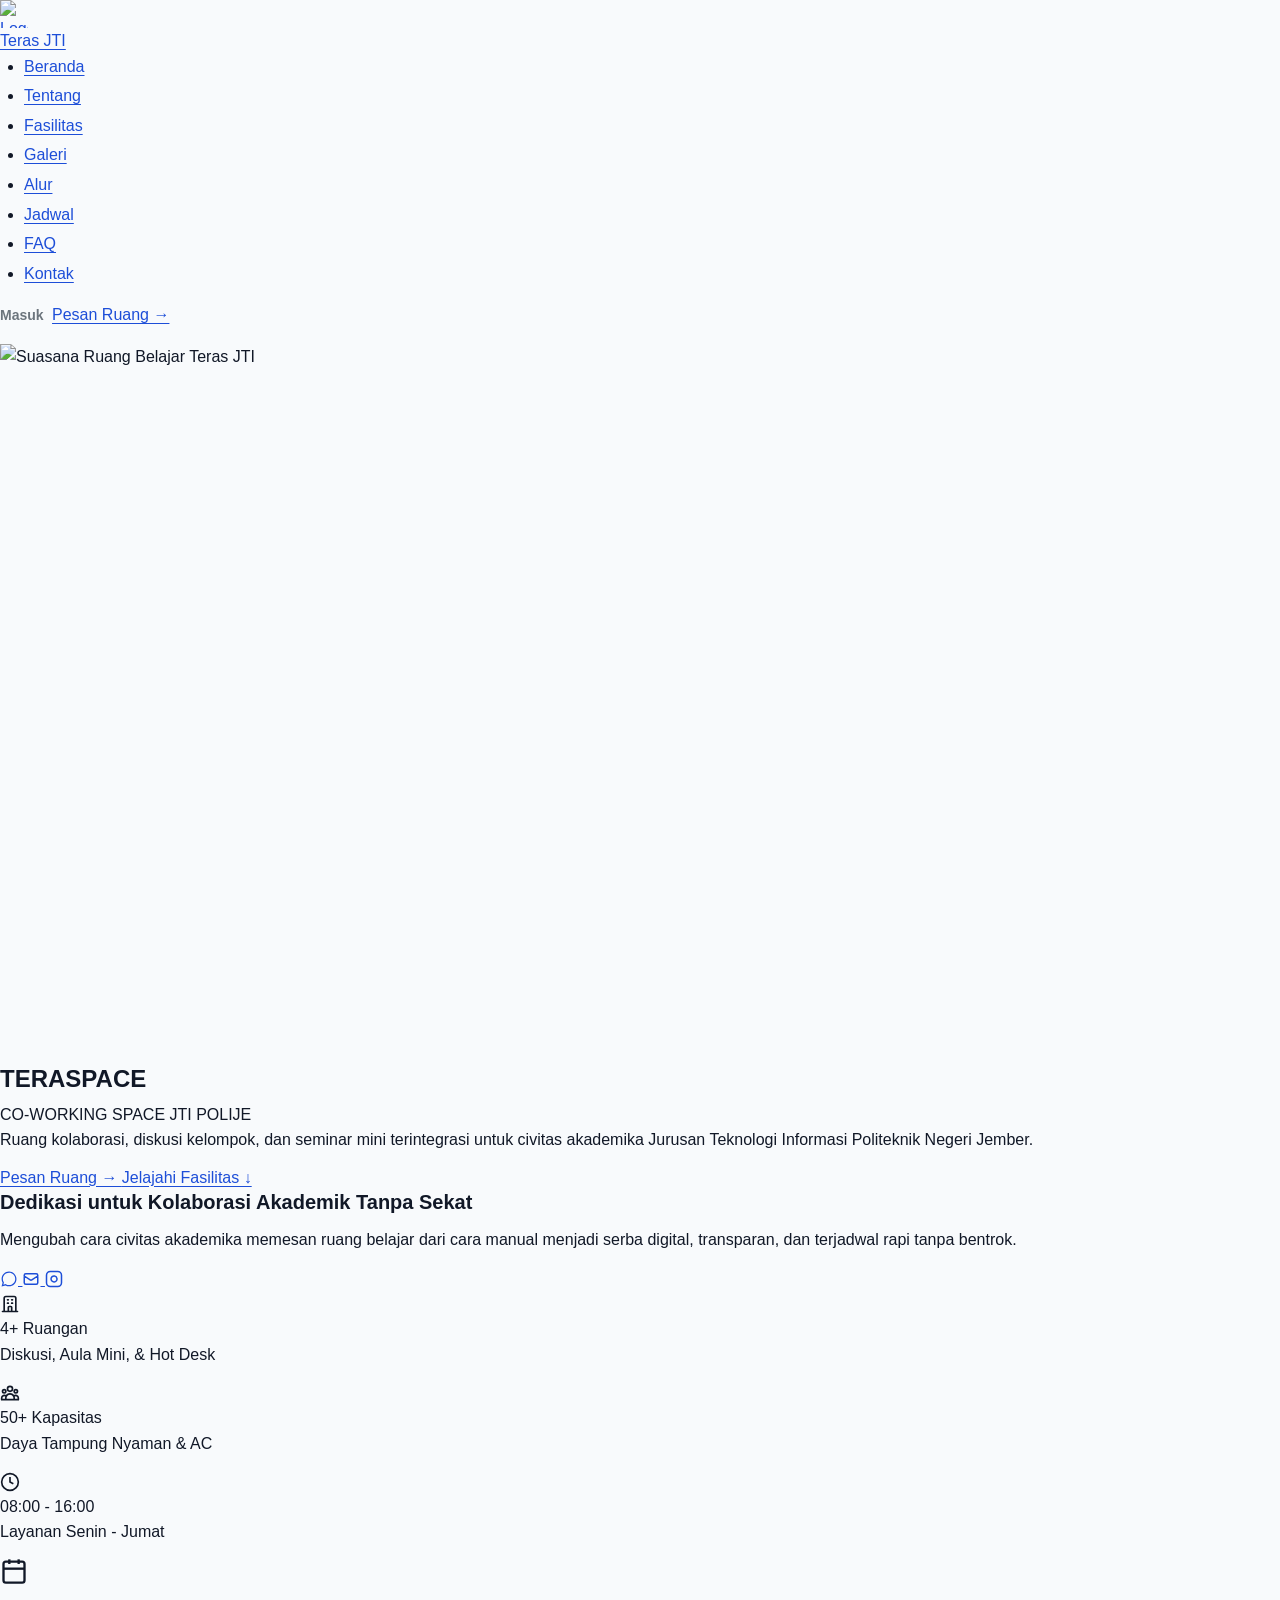
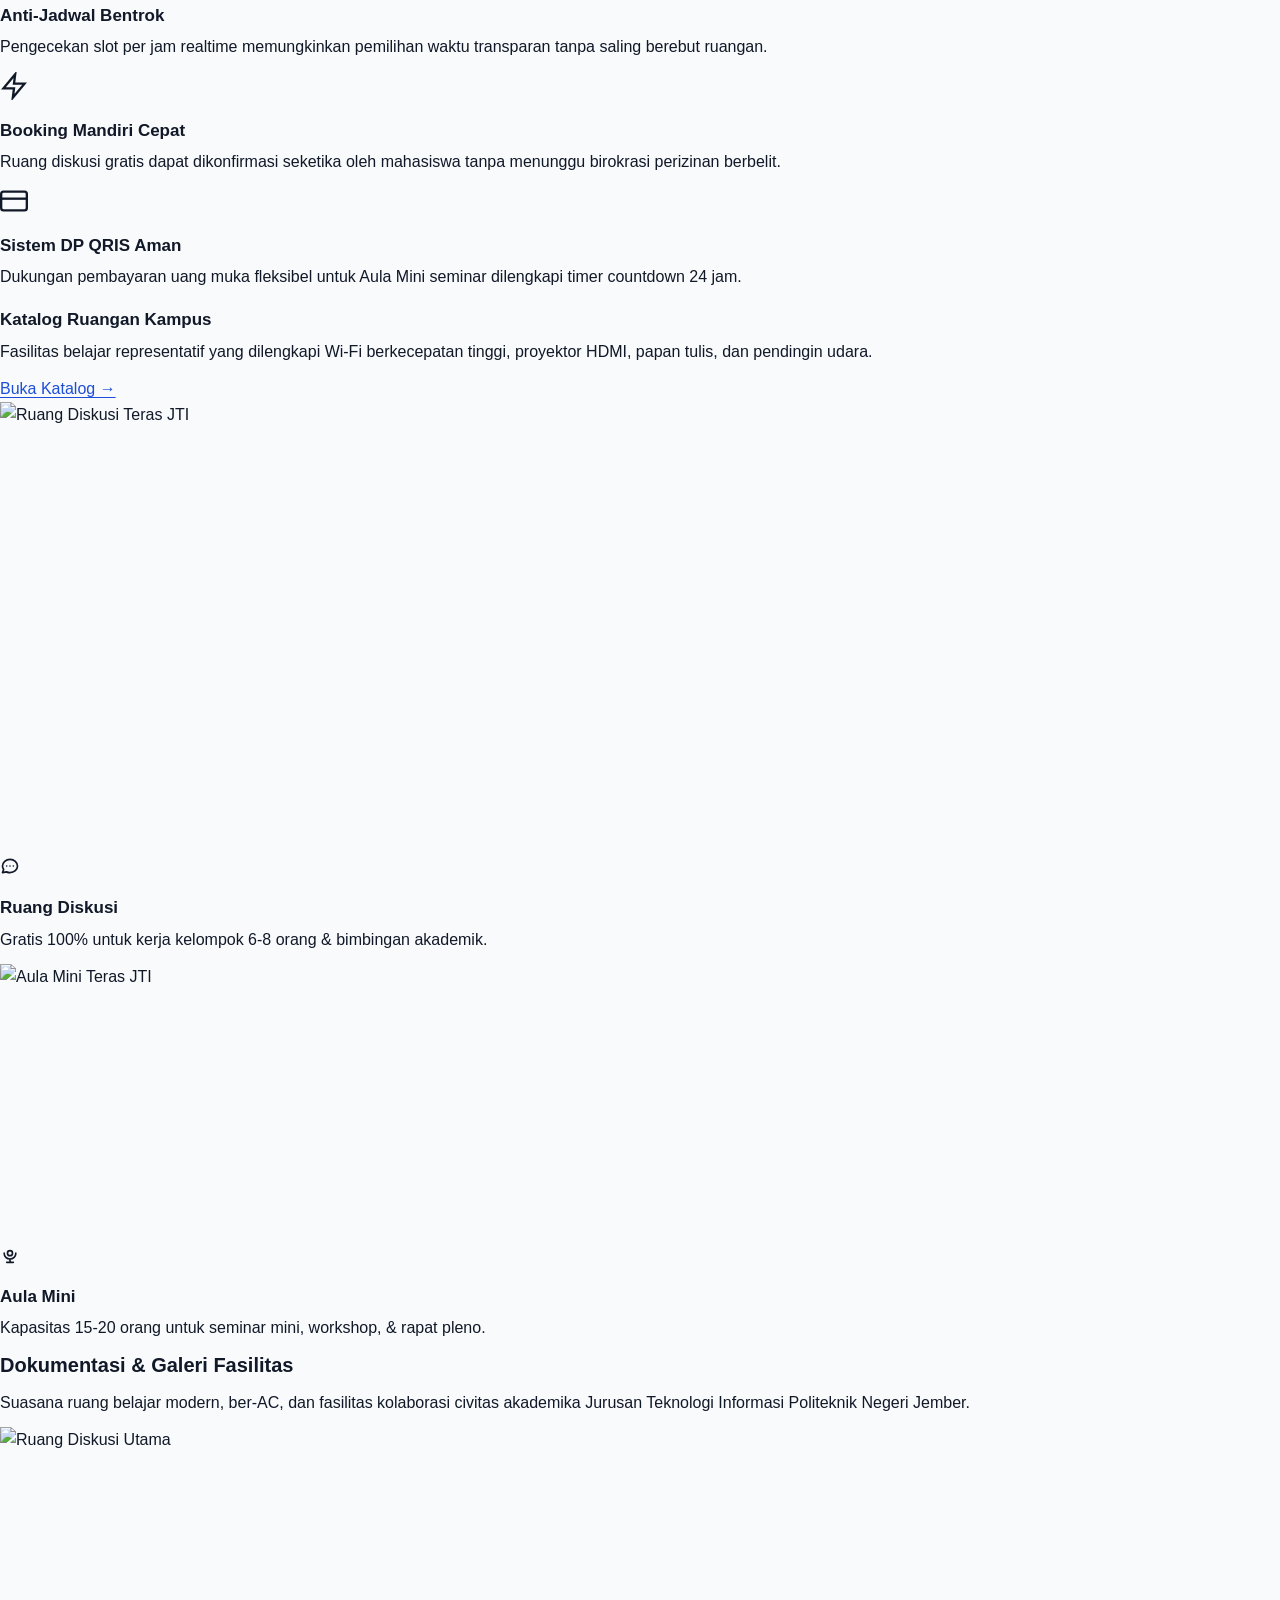
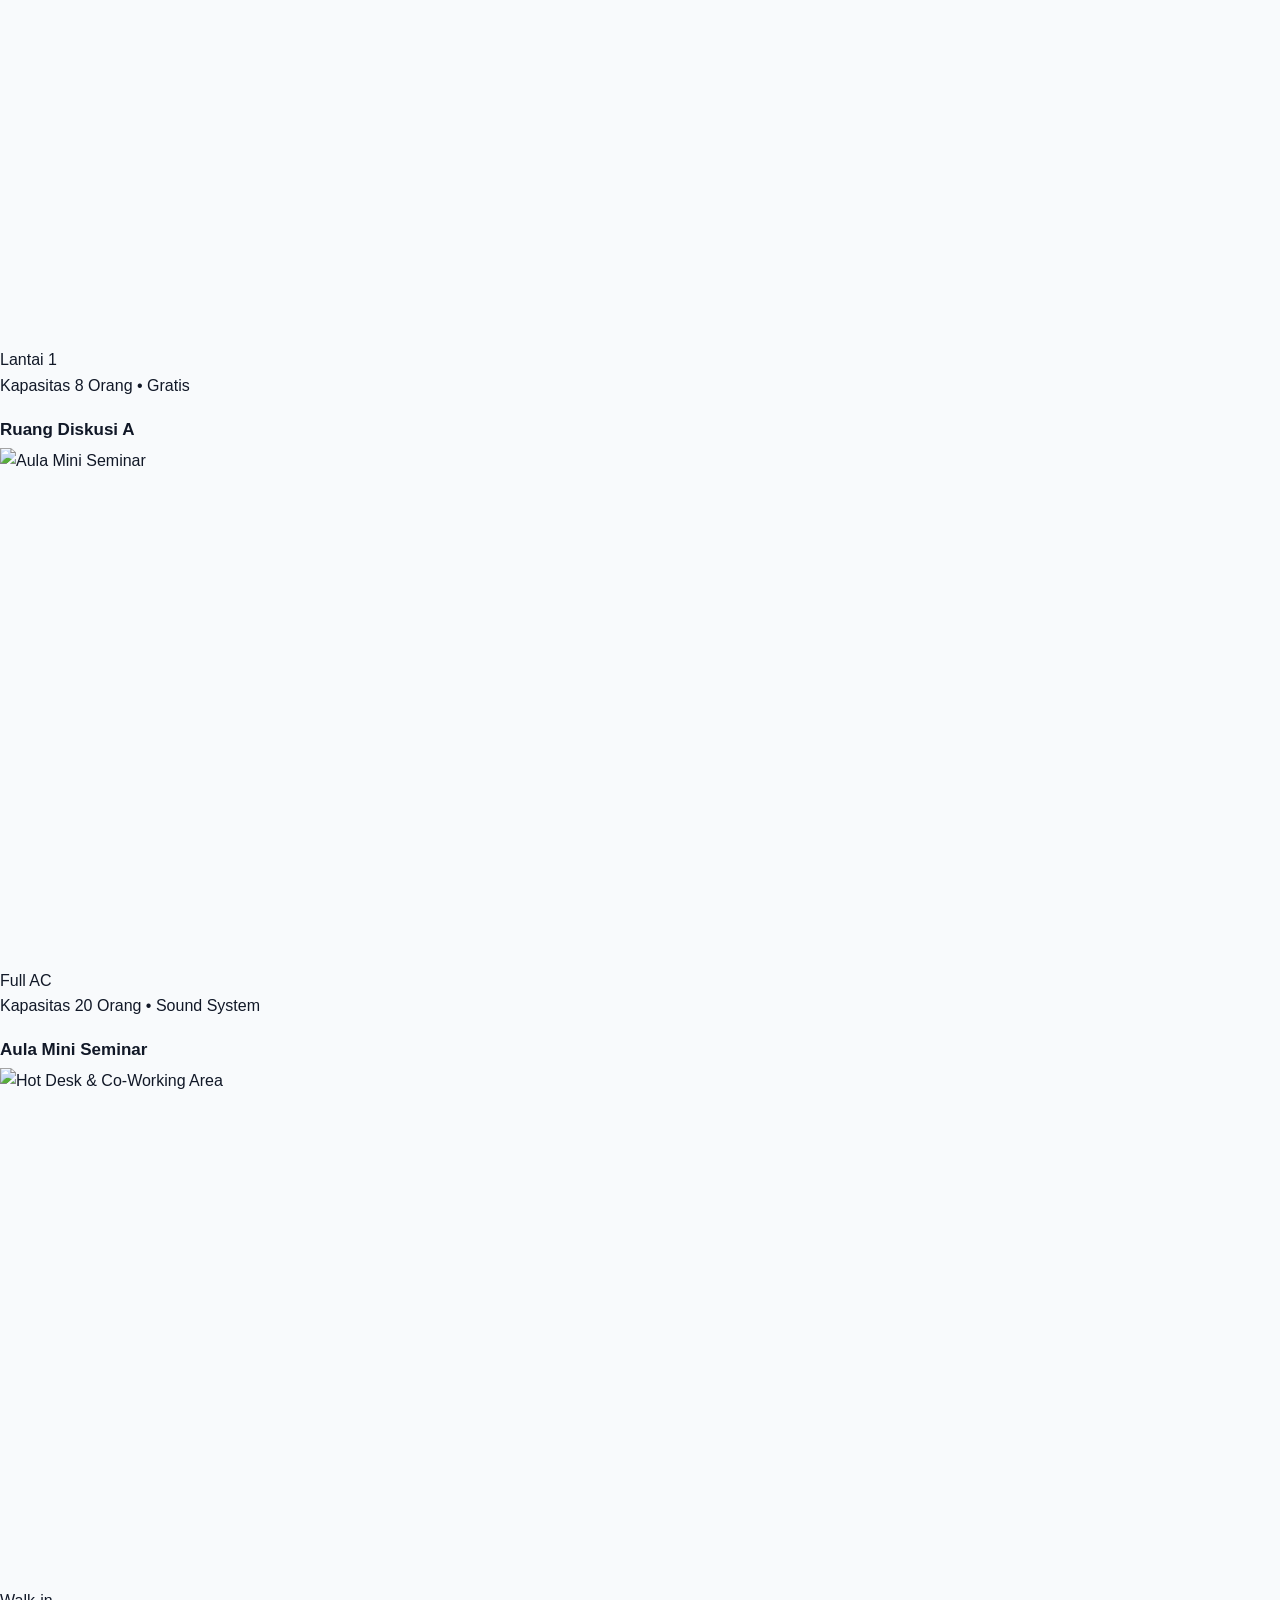
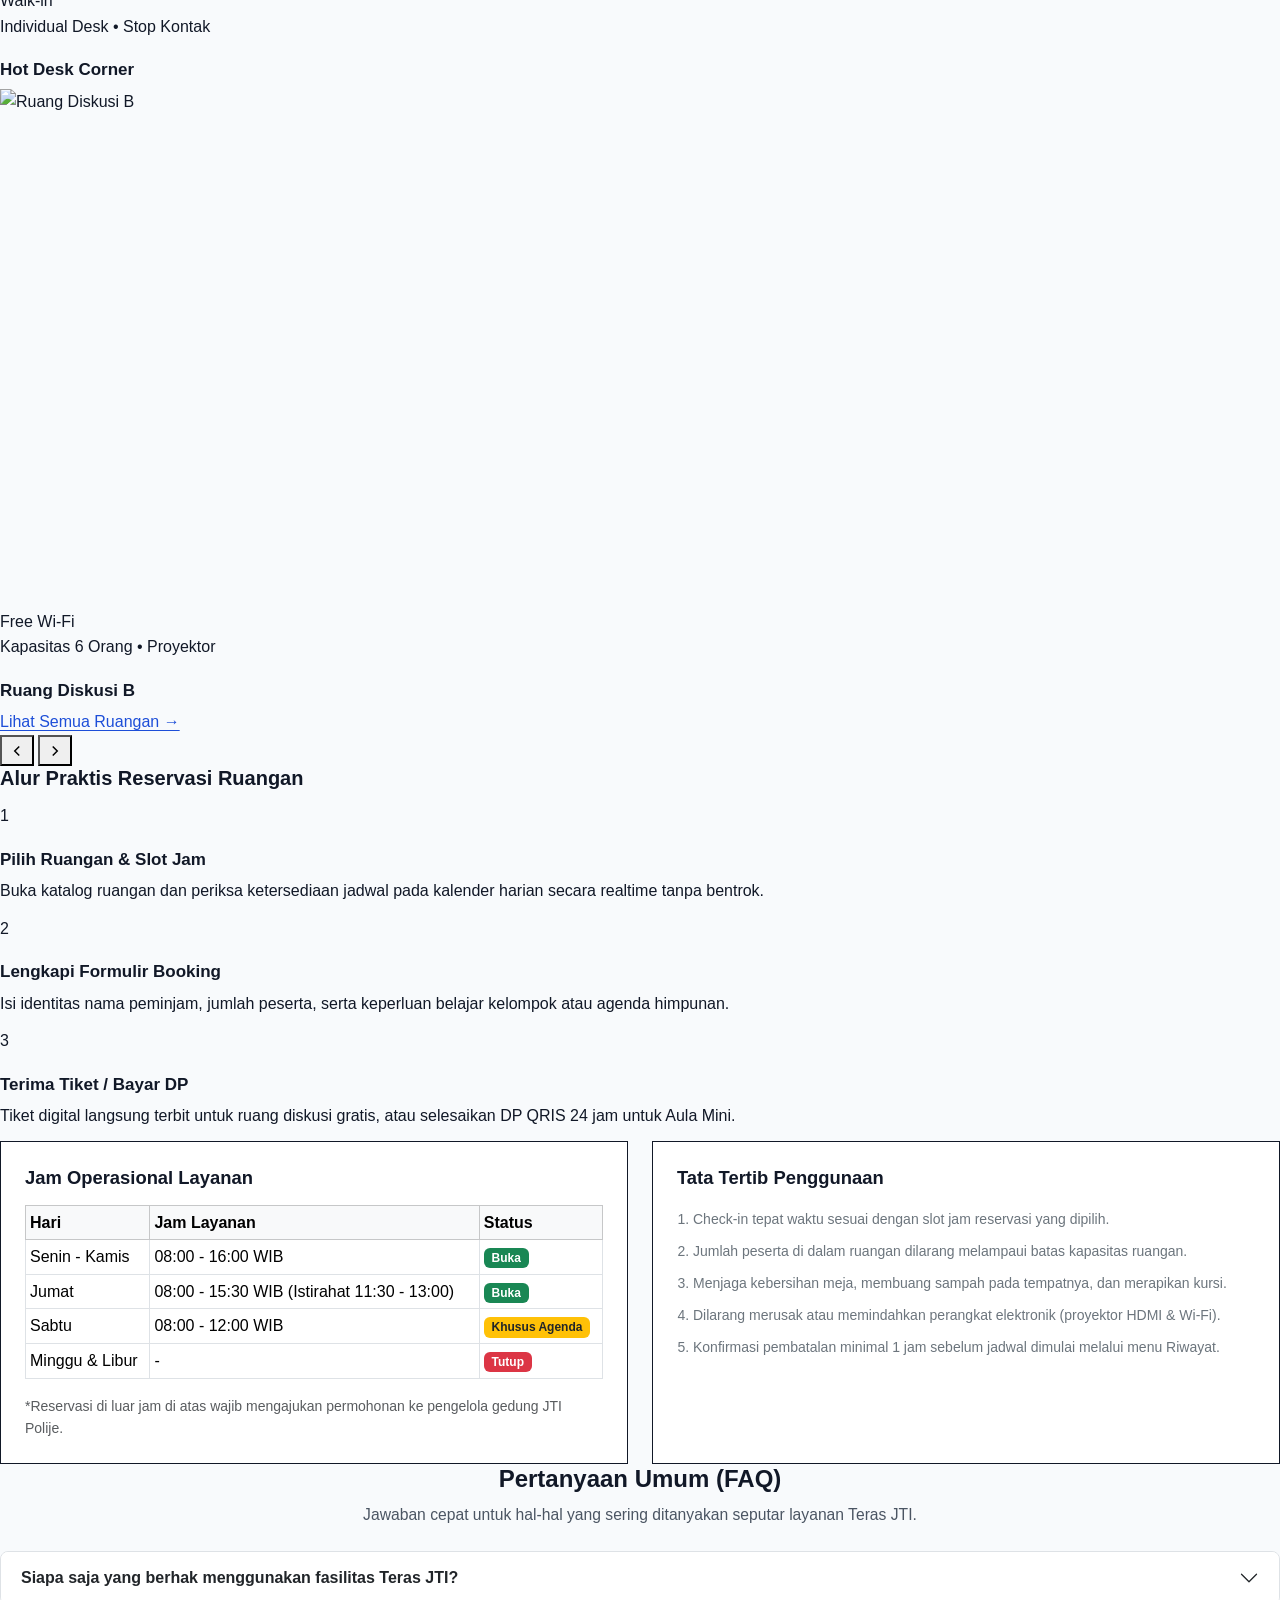
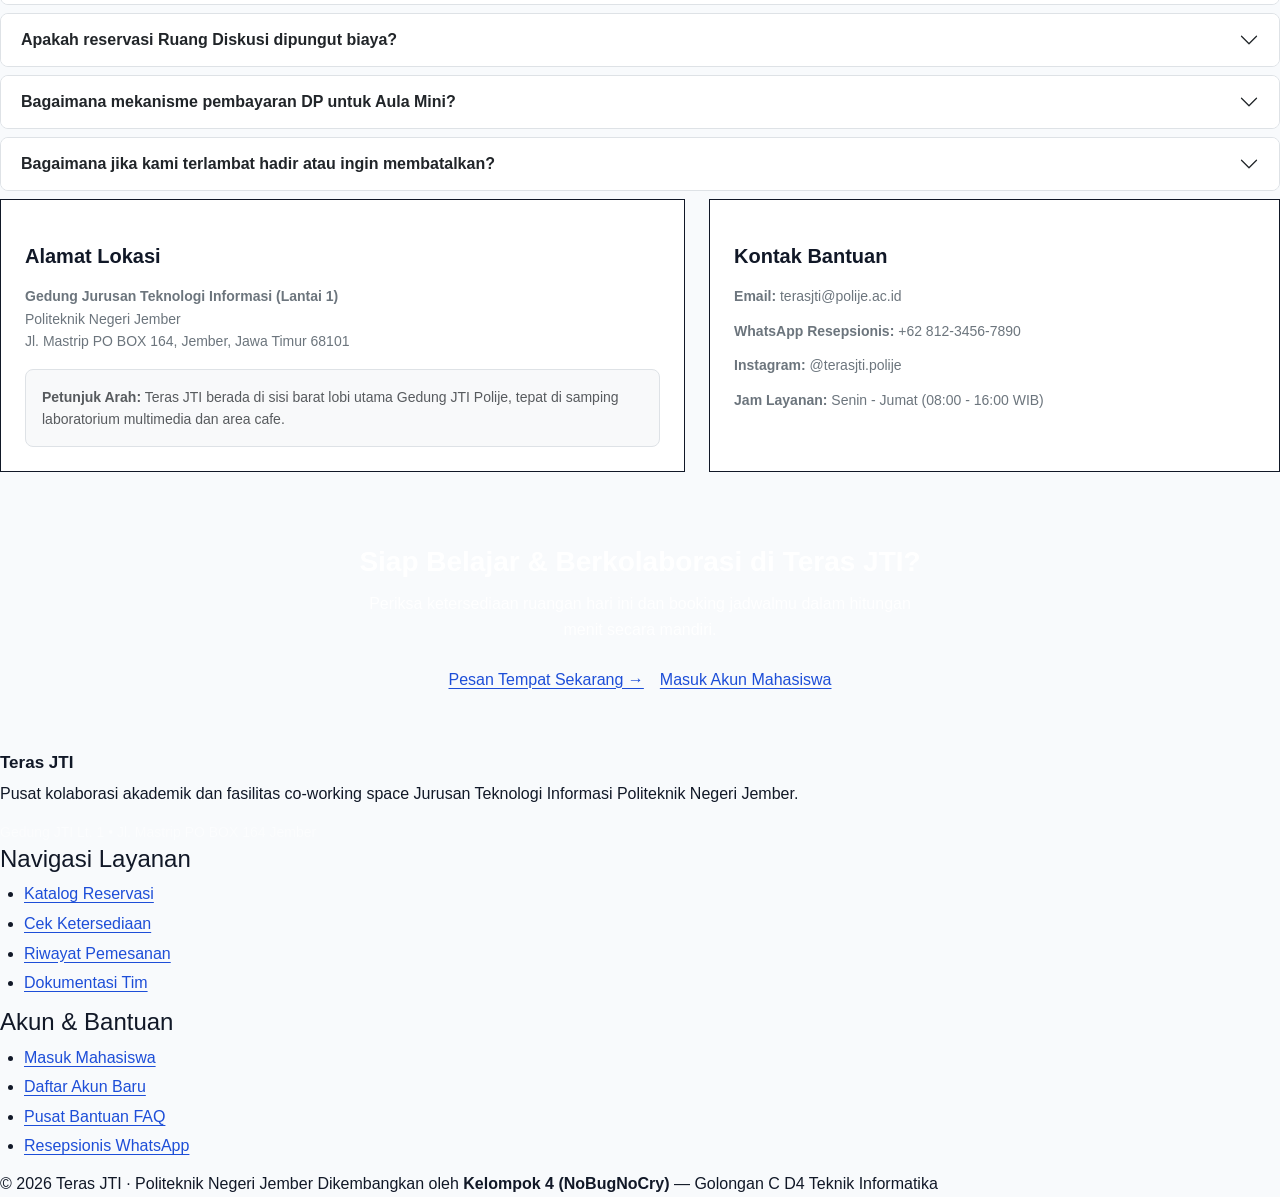
==== index.html @ bd0e2854 "memperbarui: tampilan index.html" ====
<!doctype html>
<html lang="id">
  <head>
    <meta charset="UTF-8" />
    <meta name="viewport" content="width=device-width, initial-scale=1.0" />
    <title>Teras JTI - Website Profil &amp; Reservasi Co-Working Space</title>
    <!-- Bootstrap 5 CSS via CDN -->
    <link
      href="https://cdn.jsdelivr.net/npm/bootstrap@5.3.3/dist/css/bootstrap.min.css"
      rel="stylesheet"
    />
    <!-- Custom CSS (Loaded after Bootstrap to preserve brand styling) -->
    <link rel="stylesheet" href="assets/css/base.css" />
    <link rel="stylesheet" href="assets/css/layout.css" />
    <link rel="stylesheet" href="assets/css/components/button.css" />
    <link rel="stylesheet" href="assets/css/components/card.css" />
    <link rel="stylesheet" href="assets/css/components/form.css" />
    <link rel="stylesheet" href="assets/css/components/status.css" />
    <link rel="stylesheet" href="assets/css/components/table.css" />
    <link rel="stylesheet" href="assets/css/components/profile.css" />
    <link rel="stylesheet" href="assets/css/components/patterns.css" />
  </head>
  <body>
    <!-- ====================================================================
         POLA 0: NAVBAR PILL (Tinggi 56px, Ramping, Satu Baris)
         ==================================================================== -->
    <header class="pola-navbar">
      <div class="layout-container">
        <div class="navbar-container">
          <!-- Logo & Brand Navy -->
          <a class="pola-navbar-brand" href="index.html" aria-label="Beranda Teras JTI">
            <img
              src="assets/images/logo.png"
              alt="Logo Teras JTI"
              width="28"
              height="28"
            />
            <span>Teras JTI</span>
          </a>

          <!-- Menu Navigasi Desktop -->
          <nav class="d-none d-lg-flex" aria-label="Navigasi Utama">
            <ul class="pola-navbar-links">
              <li><a class="pola-navbar-link active" href="#beranda">Beranda</a></li>
              <li><a class="pola-navbar-link" href="#tentang">Tentang</a></li>
              <li><a class="pola-navbar-link" href="#fasilitas">Fasilitas</a></li>
              <li><a class="pola-navbar-link" href="#galeri">Galeri</a></li>
              <li><a class="pola-navbar-link" href="#alur">Alur</a></li>
              <li><a class="pola-navbar-link" href="#jadwal">Jadwal</a></li>
              <li><a class="pola-navbar-link" href="#faq">FAQ</a></li>
              <li><a class="pola-navbar-link" href="#kontak">Kontak</a></li>
            </ul>
          </nav>

          <!-- Aksi CTA Kanan: Masuk & Tombol Pill Navy -->
          <div class="pola-navbar-actions">
            <a href="login.html" class="d-none d-sm-inline-block text-secondary text-decoration-none fw-semibold small me-1">
              Masuk
            </a>
            <a href="dashboard.html" class="btn-pill btn-pill-navy">
              Pesan Ruang &rarr;
            </a>

            <!-- Mobile Toggler -->
            <button
              class="navbar-toggler d-lg-none border-0 p-1 ms-1 text-dark"
              type="button"
              data-bs-toggle="collapse"
              data-bs-target="#navMobileMenu"
              aria-controls="navMobileMenu"
              aria-expanded="false"
              aria-label="Toggle menu"
            >
              <svg width="24" height="24" fill="none" viewBox="0 0 24 24" stroke="currentColor" stroke-width="2">
                <path stroke-linecap="round" stroke-linejoin="round" d="M4 6h16M4 12h16M4 18h16" />
              </svg>
            </button>
          </div>
        </div>

        <!-- Mobile Collapse Menu -->
        <div class="collapse d-lg-none pb-3 border-top mt-2" id="navMobileMenu">
          <ul class="navbar-nav pt-2 gap-1">
            <li class="nav-item"><a class="nav-link py-2" href="#beranda">Beranda</a></li>
            <li class="nav-item"><a class="nav-link py-2" href="#tentang">Tentang</a></li>
            <li class="nav-item"><a class="nav-link py-2" href="#fasilitas">Fasilitas</a></li>
            <li class="nav-item"><a class="nav-link py-2" href="#galeri">Galeri</a></li>
            <li class="nav-item"><a class="nav-link py-2" href="#alur">Alur</a></li>
            <li class="nav-item"><a class="nav-link py-2" href="#jadwal">Jadwal</a></li>
            <li class="nav-item"><a class="nav-link py-2" href="#faq">FAQ</a></li>
            <li class="nav-item"><a class="nav-link py-2" href="#kontak">Kontak</a></li>
            <li class="nav-item pt-2 border-top">
              <a class="nav-link text-primary fw-semibold" href="login.html">Masuk Akun Mahasiswa</a>
            </li>
          </ul>
        </div>
      </div>
    </header>

    <div class="layout-wrapper">
      <main>
        <!-- ==================================================================
             POLA A: HERO FOTO FULL (Cover Foto, Tipografi Raksasa, Pill Buttons)
             ================================================================== -->
        <section id="beranda" class="layout-container pt-3">
          <div class="pola-hero">
            <img
              src="assets/images/tempat.jpeg"
              alt="Suasana Ruang Belajar Teras JTI"
              class="pola-hero-bg"
              width="1599"
              height="899"
            />
            <div class="pola-hero-overlay"></div>

            <div class="pola-hero-content">
              <div class="pola-hero-title-wrap">
                <h1 class="pola-hero-title">TERASPACE</h1>
                <span class="pola-hero-badge-label">CO-WORKING SPACE JTI POLIJE</span>
              </div>
              <p class="pola-hero-desc">
                Ruang kolaborasi, diskusi kelompok, dan seminar mini terintegrasi untuk civitas akademika Jurusan Teknologi Informasi Politeknik Negeri Jember.
              </p>
              <div class="pola-hero-actions">
                <a href="dashboard.html" class="btn-pill btn-pill-white">
                  Pesan Ruang &rarr;
                </a>
                <a href="#fasilitas" class="btn-pill btn-pill-outline-white">
                  Jelajahi Fasilitas &darr;
                </a>
              </div>
            </div>
          </div>
        </section>

        <!-- ==================================================================
             POLA B: INTRO 2 KOLOM (Teks & Statistik + 3 Kartu Fitur Kanan)
             ================================================================== -->
        <section id="tentang" class="layout-container section-spacer">
          <div class="layout-column-content">
            <div class="pola-b-grid">
              <!-- Kolom Kiri -->
              <div class="pola-b-left">
                <h2 class="pola-b-heading">
                  Dedikasi untuk Kolaborasi Akademik Tanpa Sekat
                </h2>
                <p class="pola-b-desc">
                  Mengubah cara civitas akademika memesan ruang belajar dari cara manual menjadi serba digital, transparan, dan terjadwal rapi tanpa bentrok.
                </p>

                <!-- 3 Ikon Sekunder / Sosial -->
                <div class="pola-b-socials">
                  <!-- WhatsApp Link -->
                  <a href="https://wa.me/6281234567890" target="_blank" rel="noopener noreferrer" class="pola-b-social-link" aria-label="WhatsApp Resepsionis">
                    <svg width="18" height="18" fill="currentColor" viewBox="0 0 24 24">
                      <path d="M12.04 2C6.58 2 2.13 6.45 2.13 11.91C2.13 13.66 2.59 15.36 3.45 16.86L2.05 22L7.3 20.62C8.75 21.41 10.38 21.83 12.04 21.83C17.5 21.83 21.95 17.38 21.95 11.92C21.95 9.27 20.92 6.78 19.05 4.91C17.18 3.03 14.69 2 12.04 2M12.05 3.67C14.25 3.67 16.31 4.53 17.87 6.09C19.42 7.65 20.28 9.72 20.28 11.92C20.28 16.46 16.58 20.15 12.04 20.15C10.56 20.15 9.11 19.76 7.85 19L7.55 18.83L4.44 19.65L5.27 16.61L5.09 16.32C4.24 14.97 3.8 13.41 3.8 11.91C3.81 7.37 7.5 3.67 12.05 3.67Z"/>
                    </svg>
                  </a>
                  <!-- Email Link -->
                  <a href="mailto:terasjti@polije.ac.id" class="pola-b-social-link" aria-label="Kirim Email">
                    <svg width="18" height="18" fill="none" stroke="currentColor" stroke-width="2" viewBox="0 0 24 24">
                      <path stroke-linecap="round" stroke-linejoin="round" d="M3 8l7.89 5.26a2 2 0 002.22 0L21 8M5 19h14a2 2 0 002-2V7a2 2 0 00-2-2H5a2 2 0 00-2 2v10a2 2 0 002 2z"/>
                    </svg>
                  </a>
                  <!-- Instagram Link -->
                  <a href="https://instagram.com" target="_blank" rel="noopener noreferrer" class="pola-b-social-link" aria-label="Instagram Teras JTI">
                    <svg width="18" height="18" fill="none" stroke="currentColor" stroke-width="2" viewBox="0 0 24 24">
                      <rect x="2" y="2" width="20" height="20" rx="5" ry="5"/>
                      <path d="M16 11.37A4 4 0 1112.63 8 4 4 0 0116 11.37z"/>
                      <line x1="17.5" y1="6.5" x2="17.51" y2="6.5"/>
                    </svg>
                  </a>
                </div>

                <!-- 3 Statistik Kolom Rata Tengah -->
                <div class="pola-b-stats-row">
                  <div class="pola-b-stat-col">
                    <div class="pola-b-stat-circle" aria-hidden="true">
                      <svg width="20" height="20" fill="none" stroke="currentColor" stroke-width="2" viewBox="0 0 24 24">
                        <path stroke-linecap="round" stroke-linejoin="round" d="M19 21V5a2 2 0 00-2-2H7a2 2 0 00-2 2v16m14 0h2m-2 0h-5m-9 0H3m2 0h5M9 7h1m-1 4h1m4-4h1m-1 4h1m-5 10v-5a1 1 0 011-1h2a1 1 0 011 1v5m-4 0h4"/>
                      </svg>
                    </div>
                    <span class="pola-b-stat-number">4+ Ruangan</span>
                    <p class="pola-b-stat-label">Diskusi, Aula Mini, &amp; Hot Desk</p>
                  </div>

                  <div class="pola-b-stat-col">
                    <div class="pola-b-stat-circle" aria-hidden="true">
                      <svg width="20" height="20" fill="none" stroke="currentColor" stroke-width="2" viewBox="0 0 24 24">
                        <path stroke-linecap="round" stroke-linejoin="round" d="M17 20h5v-2a3 3 0 00-5.356-1.857M17 20H7m10 0v-2c0-.656-.126-1.283-.356-1.857M7 20H2v-2a3 3 0 015.356-1.857M7 20v-2c0-.656.126-1.283.356-1.857m0 0a5.002 5.002 0 019.288 0M15 7a3 3 0 11-6 0 3 3 0 016 0zm6 3a2 2 0 11-4 0 2 2 0 014 0zM7 10a2 2 0 11-4 0 2 2 0 014 0z"/>
                      </svg>
                    </div>
                    <span class="pola-b-stat-number">50+ Kapasitas</span>
                    <p class="pola-b-stat-label">Daya Tampung Nyaman &amp; AC</p>
                  </div>

                  <div class="pola-b-stat-col">
                    <div class="pola-b-stat-circle" aria-hidden="true">
                      <svg width="20" height="20" fill="none" stroke="currentColor" stroke-width="2" viewBox="0 0 24 24">
                        <circle cx="12" cy="12" r="10"/>
                        <polyline points="12 6 12 12 16 14"/>
                      </svg>
                    </div>
                    <span class="pola-b-stat-number">08:00 - 16:00</span>
                    <p class="pola-b-stat-label">Layanan Senin - Jumat</p>
                  </div>
                </div>
              </div>

              <!-- Kolom Kanan: 3 Kartu Slate-Blue Bertumpuk -->
              <div class="pola-b-cards-stack">
                <!-- Kartu 1 -->
                <article class="pola-b-card">
                  <div class="pola-b-tile-icon" aria-hidden="true">
                    <svg width="28" height="28" fill="none" stroke="currentColor" stroke-width="2" viewBox="0 0 24 24">
                      <rect x="3" y="4" width="18" height="18" rx="2" ry="2"/>
                      <line x1="16" y1="2" x2="16" y2="6"/>
                      <line x1="8" y1="2" x2="8" y2="6"/>
                      <line x1="3" y1="10" x2="21" y2="10"/>
                    </svg>
                  </div>
                  <div class="pola-b-card-body">
                    <h3>Anti-Jadwal Bentrok</h3>
                    <p>Pengecekan slot per jam realtime memungkinkan pemilihan waktu transparan tanpa saling berebut ruangan.</p>
                  </div>
                </article>

                <!-- Kartu 2 -->
                <article class="pola-b-card">
                  <div class="pola-b-tile-icon" aria-hidden="true">
                    <svg width="28" height="28" fill="none" stroke="currentColor" stroke-width="2" viewBox="0 0 24 24">
                      <polygon points="13 2 3 14 12 14 11 22 21 10 12 10 13 2"/>
                    </svg>
                  </div>
                  <div class="pola-b-card-body">
                    <h3>Booking Mandiri Cepat</h3>
                    <p>Ruang diskusi gratis dapat dikonfirmasi seketika oleh mahasiswa tanpa menunggu birokrasi perizinan berbelit.</p>
                  </div>
                </article>

                <!-- Kartu 3 -->
                <article class="pola-b-card">
                  <div class="pola-b-tile-icon" aria-hidden="true">
                    <svg width="28" height="28" fill="none" stroke="currentColor" stroke-width="2" viewBox="0 0 24 24">
                      <rect x="1" y="4" width="22" height="16" rx="2" ry="2"/>
                      <line x1="1" y1="10" x2="23" y2="10"/>
                    </svg>
                  </div>
                  <div class="pola-b-card-body">
                    <h3>Sistem DP QRIS Aman</h3>
                    <p>Dukungan pembayaran uang muka fleksibel untuk Aula Mini seminar dilengkapi timer countdown 24 jam.</p>
                  </div>
                </article>
              </div>
            </div>
          </div>
        </section>

        <!-- ==================================================================
             POLA D: BARIS 3 KARTU CAMPURAN (1 Lebar Slate-Blue + 2 Foto Cover)
             ================================================================== -->
        <section id="fasilitas" class="layout-container section-spacer">
          <div class="layout-column-content">
            <div class="pola-d-grid">
              <!-- Kartu 1: Lebar Slate-Blue -->
              <article class="pola-d-card pola-d-card-wide">
                <div>
                  <h3>Katalog Ruangan Kampus</h3>
                  <p>
                    Fasilitas belajar representatif yang dilengkapi Wi-Fi berkecepatan tinggi, proyektor HDMI, papan tulis, dan pendingin udara.
                  </p>
                </div>
                <div class="pola-d-action">
                  <a href="dashboard.html" class="btn-pill btn-pill-navy">
                    Buka Katalog &rarr;
                  </a>
                </div>
              </article>

              <!-- Kartu 2: Foto Ruang Diskusi -->
              <article class="pola-d-card pola-d-card-photo">
                <img
                  src="assets/images/tempat.jpeg"
                  alt="Ruang Diskusi Teras JTI"
                  class="pola-d-photo-img"
                  loading="lazy"
                  width="800"
                  height="450"
                />
                <div class="pola-d-photo-overlay"></div>

                <div class="pola-d-circle-icon" aria-hidden="true">
                  <svg width="20" height="20" fill="none" stroke="currentColor" stroke-width="2" viewBox="0 0 24 24">
                    <path stroke-linecap="round" stroke-linejoin="round" d="M8 12h.01M12 12h.01M16 12h.01M21 12c0 4.418-4.03 8-9 8a9.863 9.863 0 01-4.255-.949L3 20l1.395-3.72C3.512 15.042 3 13.574 3 12c0-4.418 4.03-8 9-8s9 3.582 9 8z"/>
                  </svg>
                </div>

                <div class="pola-d-photo-bottom">
                  <h3>Ruang Diskusi</h3>
                  <p>Gratis 100% untuk kerja kelompok 6-8 orang &amp; bimbingan akademik.</p>
                </div>
              </article>

              <!-- Kartu 3: Foto Aula Mini -->
              <article class="pola-d-card pola-d-card-photo">
                <img
                  src="assets/images/aulamini.webp"
                  alt="Aula Mini Teras JTI"
                  class="pola-d-photo-img"
                  loading="lazy"
                  width="474"
                  height="276"
                />
                <div class="pola-d-photo-overlay"></div>

                <div class="pola-d-circle-icon" aria-hidden="true">
                  <svg width="20" height="20" fill="none" stroke="currentColor" stroke-width="2" viewBox="0 0 24 24">
                    <path stroke-linecap="round" stroke-linejoin="round" d="M19 11a7 7 0 01-7 7m0 0a7 7 0 01-7-7m7 7v4m0 0H8m4 0h4m-4-8a3 3 0 100-6 3 3 0 000 6z"/>
                  </svg>
                </div>

                <div class="pola-d-photo-bottom">
                  <h3>Aula Mini</h3>
                  <p>Kapasitas 15-20 orang untuk seminar mini, workshop, &amp; rapat pleno.</p>
                </div>
              </article>
            </div>
          </div>
        </section>

        <!-- ==================================================================
             POLA C: PANEL CAROUSEL KARTU PORTRAIT
             ================================================================== -->
        <section id="galeri" class="layout-container section-spacer">
          <div class="pola-c-panel">
            <!-- Header 2 Sisi -->
            <div class="pola-c-header">
              <h2 class="pola-c-heading">Dokumentasi &amp; Galeri Fasilitas</h2>
              <p class="pola-c-header-desc">
                Suasana ruang belajar modern, ber-AC, dan fasilitas kolaborasi civitas akademika Jurusan Teknologi Informasi Politeknik Negeri Jember.
              </p>
            </div>

            <!-- Rail Carousel 4 Kartu Portrait -->
            <div class="pola-c-carousel-rail" id="polaCCarouselRail" tabindex="0" aria-label="Koleksi Galeri Fasilitas">
              <!-- Kartu 1 -->
              <article class="pola-c-card">
                <img
                  src="assets/images/tempat.jpeg"
                  alt="Ruang Diskusi Utama"
                  class="pola-c-card-img"
                  loading="lazy"
                  width="400"
                  height="520"
                />
                <div class="pola-c-card-overlay"></div>
                <span class="pola-c-card-badge">Lantai 1</span>
                <div class="pola-c-card-bottom">
                  <span class="pola-c-card-meta">Kapasitas 8 Orang &bull; Gratis</span>
                  <h3 class="pola-c-card-title">Ruang Diskusi A</h3>
                </div>
              </article>

              <!-- Kartu 2 -->
              <article class="pola-c-card">
                <img
                  src="assets/images/aulamini.webp"
                  alt="Aula Mini Seminar"
                  class="pola-c-card-img"
                  loading="lazy"
                  width="400"
                  height="520"
                />
                <div class="pola-c-card-overlay"></div>
                <span class="pola-c-card-badge">Full AC</span>
                <div class="pola-c-card-bottom">
                  <span class="pola-c-card-meta">Kapasitas 20 Orang &bull; Sound System</span>
                  <h3 class="pola-c-card-title">Aula Mini Seminar</h3>
                </div>
              </article>

              <!-- Kartu 3 -->
              <article class="pola-c-card">
                <img
                  src="assets/images/tempat.jpeg"
                  alt="Hot Desk & Co-Working Area"
                  class="pola-c-card-img"
                  loading="lazy"
                  width="400"
                  height="520"
                  style="object-position: 80% center;"
                />
                <div class="pola-c-card-overlay"></div>
                <span class="pola-c-card-badge">Walk-in</span>
                <div class="pola-c-card-bottom">
                  <span class="pola-c-card-meta">Individual Desk &bull; Stop Kontak</span>
                  <h3 class="pola-c-card-title">Hot Desk Corner</h3>
                </div>
              </article>

              <!-- Kartu 4 -->
              <article class="pola-c-card">
                <img
                  src="assets/images/tempat.jpeg"
                  alt="Ruang Diskusi B"
                  class="pola-c-card-img"
                  loading="lazy"
                  width="400"
                  height="520"
                  style="object-position: 20% center;"
                />
                <div class="pola-c-card-overlay"></div>
                <span class="pola-c-card-badge">Free Wi-Fi</span>
                <div class="pola-c-card-bottom">
                  <span class="pola-c-card-meta">Kapasitas 6 Orang &bull; Proyektor</span>
                  <h3 class="pola-c-card-title">Ruang Diskusi B</h3>
                </div>
              </article>
            </div>

            <!-- Baris Kontrol Bawah: Tombol Pill Kiri + Chevron Bulat Kanan -->
            <div class="pola-c-controls">
              <a href="dashboard.html" class="btn-pill btn-pill-navy">
                Lihat Semua Ruangan &rarr;
              </a>

              <div class="pola-c-nav-buttons">
                <button
                  type="button"
                  id="polaCPrevBtn"
                  class="pola-c-circle-btn"
                  aria-label="Slide sebelumnya"
                >
                  <svg width="18" height="18" fill="none" stroke="currentColor" stroke-width="2" viewBox="0 0 24 24">
                    <polyline points="15 18 9 12 15 6"></polyline>
                  </svg>
                </button>
                <button
                  type="button"
                  id="polaCNextBtn"
                  class="pola-c-circle-btn"
                  aria-label="Slide berikutnya"
                >
                  <svg width="18" height="18" fill="none" stroke="currentColor" stroke-width="2" viewBox="0 0 24 24">
                    <polyline points="9 18 15 12 9 6"></polyline>
                  </svg>
                </button>
              </div>
            </div>
          </div>
        </section>

        <!-- ==================================================================
             POLA E: HEADING + 3 LANGKAH BERURUT (ALUR RESERVASI)
             ================================================================== -->
        <section id="alur" class="layout-container section-spacer">
          <div class="layout-column-content">
            <h2 class="pola-e-heading">Alur Praktis Reservasi Ruangan</h2>

            <div class="pola-e-grid">
              <!-- Langkah 1 -->
              <div class="pola-e-step">
                <div class="pola-e-bracket" aria-hidden="true">1</div>
                <div class="pola-e-body">
                  <h3>Pilih Ruangan &amp; Slot Jam</h3>
                  <p>Buka katalog ruangan dan periksa ketersediaan jadwal pada kalender harian secara realtime tanpa bentrok.</p>
                </div>
              </div>

              <!-- Langkah 2 -->
              <div class="pola-e-step">
                <div class="pola-e-bracket" aria-hidden="true">2</div>
                <div class="pola-e-body">
                  <h3>Lengkapi Formulir Booking</h3>
                  <p>Isi identitas nama peminjam, jumlah peserta, serta keperluan belajar kelompok atau agenda himpunan.</p>
                </div>
              </div>

              <!-- Langkah 3 -->
              <div class="pola-e-step">
                <div class="pola-e-bracket" aria-hidden="true">3</div>
                <div class="pola-e-body">
                  <h3>Terima Tiket / Bayar DP</h3>
                  <p>Tiket digital langsung terbit untuk ruang diskusi gratis, atau selesaikan DP QRIS 24 jam untuk Aula Mini.</p>
                </div>
              </div>
            </div>
          </div>
        </section>

        <!-- ==================================================================
             SECTION JADWAL & ATURAN (Bahasa Visual Selaras: Token, Radius, Warna)
             ================================================================== -->
        <section id="jadwal" class="layout-container section-spacer">
          <div class="layout-column-content">
            <div class="jadwal-aturan-grid">
              <!-- Kolom 1: Jam Operasional -->
              <div class="info-card" style="border-radius: var(--radius-card); border-color: var(--panel-border);">
                <h3 style="color: var(--navy); font-size: 1.15rem; font-weight: 700;">
                  Jam Operasional Layanan
                </h3>
                <table class="table table-sm table-bordered m-0 align-middle">
                  <thead class="table-light">
                    <tr>
                      <th scope="col">Hari</th>
                      <th scope="col">Jam Layanan</th>
                      <th scope="col">Status</th>
                    </tr>
                  </thead>
                  <tbody>
                    <tr>
                      <td class="fw-medium">Senin - Kamis</td>
                      <td>08:00 - 16:00 WIB</td>
                      <td><span class="badge bg-success">Buka</span></td>
                    </tr>
                    <tr>
                      <td class="fw-medium">Jumat</td>
                      <td>08:00 - 15:30 WIB (Istirahat 11:30 - 13:00)</td>
                      <td><span class="badge bg-success">Buka</span></td>
                    </tr>
                    <tr>
                      <td class="fw-medium">Sabtu</td>
                      <td>08:00 - 12:00 WIB</td>
                      <td><span class="badge bg-warning text-dark">Khusus Agenda</span></td>
                    </tr>
                    <tr>
                      <td class="fw-medium">Minggu &amp; Libur</td>
                      <td>-</td>
                      <td><span class="badge bg-danger">Tutup</span></td>
                    </tr>
                  </tbody>
                </table>
                <small class="text-muted d-block mt-3">
                  *Reservasi di luar jam di atas wajib mengajukan permohonan ke pengelola gedung JTI Polije.
                </small>
              </div>

              <!-- Kolom 2: Tata Tertib -->
              <div class="info-card" style="border-radius: var(--radius-card); border-color: var(--panel-border);">
                <h3 style="color: var(--navy); font-size: 1.15rem; font-weight: 700;">
                  Tata Tertib Penggunaan
                </h3>
                <ol class="m-0 ps-3 text-secondary lh-lg small">
                  <li>Check-in tepat waktu sesuai dengan slot jam reservasi yang dipilih.</li>
                  <li>Jumlah peserta di dalam ruangan dilarang melampaui batas kapasitas ruangan.</li>
                  <li>Menjaga kebersihan meja, membuang sampah pada tempatnya, dan merapikan kursi.</li>
                  <li>Dilarang merusak atau memindahkan perangkat elektronik (proyektor HDMI &amp; Wi-Fi).</li>
                  <li>Konfirmasi pembatalan minimal 1 jam sebelum jadwal dimulai melalui menu Riwayat.</li>
                </ol>
              </div>
            </div>
          </div>
        </section>

        <!-- ==================================================================
             SECTION FAQ (Accordion Bootstrap 5.3 Bersih)
             ================================================================== -->
        <section id="faq" class="layout-container section-spacer">
          <div class="layout-column-content">
            <div class="section-heading-wrap text-center mb-4">
              <h2 class="section-title" style="color: var(--navy); font-size: 1.5rem;">Pertanyaan Umum (FAQ)</h2>
              <p class="section-subtitle">Jawaban cepat untuk hal-hal yang sering ditanyakan seputar layanan Teras JTI.</p>
            </div>

            <div class="accordion" id="accordionFaqTeras">
              <!-- Item 1 -->
              <div class="accordion-item mb-2 border rounded-3 overflow-hidden">
                <h2 class="accordion-header" id="headingOne">
                  <button
                    class="accordion-button collapsed fw-semibold text-dark bg-white"
                    type="button"
                    data-bs-toggle="collapse"
                    data-bs-target="#collapseOne"
                    aria-expanded="false"
                    aria-controls="collapseOne"
                  >
                    Siapa saja yang berhak menggunakan fasilitas Teras JTI?
                  </button>
                </h2>
                <div
                  id="collapseOne"
                  class="accordion-collapse collapse"
                  aria-labelledby="headingOne"
                  data-bs-parent="#accordionFaqTeras"
                >
                  <div class="accordion-body text-secondary small">
                    Seluruh mahasiswa, dosen, dan staf di lingkungan Jurusan Teknologi Informasi Politeknik Negeri Jember berhak menggunakan fasilitas ini dengan melakukan pemesanan jadwal terlebih dahulu. Mahasiswa jurusan lain dapat menggunakannya untuk agenda kolaborasi lintas jurusan.
                  </div>
                </div>
              </div>

              <!-- Item 2 -->
              <div class="accordion-item mb-2 border rounded-3 overflow-hidden">
                <h2 class="accordion-header" id="headingTwo">
                  <button
                    class="accordion-button collapsed fw-semibold text-dark bg-white"
                    type="button"
                    data-bs-toggle="collapse"
                    data-bs-target="#collapseTwo"
                    aria-expanded="false"
                    aria-controls="collapseTwo"
                  >
                    Apakah reservasi Ruang Diskusi dipungut biaya?
                  </button>
                </h2>
                <div
                  id="collapseTwo"
                  class="accordion-collapse collapse"
                  aria-labelledby="headingTwo"
                  data-bs-parent="#accordionFaqTeras"
                >
                  <div class="accordion-body text-secondary small">
                    Tidak. Ruang Diskusi dapat digunakan secara <strong>GRATIS 100%</strong> untuk keperluan belajar kelompok, bimbingan tugas akhir, dan riset akademik mahasiswa aktif Polije.
                  </div>
                </div>
              </div>

              <!-- Item 3 -->
              <div class="accordion-item mb-2 border rounded-3 overflow-hidden">
                <h2 class="accordion-header" id="headingThree">
                  <button
                    class="accordion-button collapsed fw-semibold text-dark bg-white"
                    type="button"
                    data-bs-toggle="collapse"
                    data-bs-target="#collapseThree"
                    aria-expanded="false"
                    aria-controls="collapseThree"
                  >
                    Bagaimana mekanisme pembayaran DP untuk Aula Mini?
                  </button>
                </h2>
                <div
                  id="collapseThree"
                  class="accordion-collapse collapse"
                  aria-labelledby="headingThree"
                  data-bs-parent="#accordionFaqTeras"
                >
                  <div class="accordion-body text-secondary small">
                    Untuk Aula Mini dikenakan uang muka (DP) sebesar Rp 50.000 guna menahan slot jadwal. Pengguna dapat memilih pembayaran via scan QRIS atau transfer ke rekening resmi pengelola di halaman pembayaran.
                  </div>
                </div>
              </div>

              <!-- Item 4 -->
              <div class="accordion-item mb-2 border rounded-3 overflow-hidden">
                <h2 class="accordion-header" id="headingFour">
                  <button
                    class="accordion-button collapsed fw-semibold text-dark bg-white"
                    type="button"
                    data-bs-toggle="collapse"
                    data-bs-target="#collapseFour"
                    aria-expanded="false"
                    aria-controls="collapseFour"
                  >
                    Bagaimana jika kami terlambat hadir atau ingin membatalkan?
                  </button>
                </h2>
                <div
                  id="collapseFour"
                  class="accordion-collapse collapse"
                  aria-labelledby="headingFour"
                  data-bs-parent="#accordionFaqTeras"
                >
                  <div class="accordion-body text-secondary small">
                    Toleransi keterlambatan adalah 15 menit dari jam mulai. Jika berhalangan hadir, silakan lakukan pembatalan melalui menu Riwayat agar ruangan dapat dimanfaatkan mahasiswa lain.
                  </div>
                </div>
              </div>
            </div>
          </div>
        </section>

        <!-- ==================================================================
             SECTION KONTAK & LOKASI
             ================================================================== -->
        <section id="kontak" class="layout-container section-spacer">
          <div class="layout-column-content">
            <div class="kontak-grid">
              <div class="lokasi-box" style="border-radius: var(--radius-card); border-color: var(--panel-border);">
                <h3 class="fs-5 fw-bold mb-3" style="color: var(--navy);">Alamat Lokasi</h3>
                <p class="text-secondary small mb-3">
                  <strong>Gedung Jurusan Teknologi Informasi (Lantai 1)</strong><br />
                  Politeknik Negeri Jember<br />
                  Jl. Mastrip PO BOX 164, Jember, Jawa Timur 68101
                </p>
                <div class="p-3 bg-light rounded-3 border text-muted small">
                  <strong>Petunjuk Arah:</strong> Teras JTI berada di sisi barat lobi utama Gedung JTI Polije, tepat di samping laboratorium multimedia dan area cafe.
                </div>
              </div>

              <div class="lokasi-box" style="border-radius: var(--radius-card); border-color: var(--panel-border);">
                <h3 class="fs-5 fw-bold mb-3" style="color: var(--navy);">Kontak Bantuan</h3>
                <ul class="list-unstyled text-secondary small m-0 d-flex flex-column gap-2">
                  <li><strong>Email:</strong> terasjti@polije.ac.id</li>
                  <li><strong>WhatsApp Resepsionis:</strong> +62 812-3456-7890</li>
                  <li><strong>Instagram:</strong> @terasjti.polije</li>
                  <li><strong>Jam Layanan:</strong> Senin - Jumat (08:00 - 16:00 WIB)</li>
                </ul>
              </div>
            </div>

            <!-- Banner CTA Ajakan Reservasi -->
            <div class="cta-banner" style="background: var(--navy); border-radius: var(--radius-card); margin-top: 32px;">
              <h2>Siap Belajar &amp; Berkolaborasi di Teras JTI?</h2>
              <p>
                Periksa ketersediaan ruangan hari ini dan booking jadwalmu dalam hitungan menit secara mandiri.
              </p>
              <div class="d-flex justify-content-center gap-3 flex-wrap">
                <a href="dashboard.html" class="btn-pill btn-pill-white">
                  Pesan Tempat Sekarang &rarr;
                </a>
                <a href="login.html" class="btn-pill btn-pill-outline-white">
                  Masuk Akun Mahasiswa
                </a>
              </div>
            </div>
          </div>
        </section>
      </main>

      <!-- ====================================================================
           POLA F: FOOTER NAVY (Sudut Atas Membulat Radius 24px)
           ==================================================================== -->
      <footer class="pola-footer">
        <div class="layout-container">
          <div class="pola-footer-grid">
            <!-- Kolom 1: Brand & Keterangan -->
            <div class="pola-footer-col">
              <h3 class="pola-footer-brand-title">Teras JTI</h3>
              <p class="pola-footer-desc">
                Pusat kolaborasi akademik dan fasilitas co-working space Jurusan Teknologi Informasi Politeknik Negeri Jember.
              </p>
              <small class="text-white-50">
                Gedung JTI Lt. 1 &bull; Jl. Mastrip PO BOX 164 Jember
              </small>
            </div>

            <!-- Kolom 2: Tautan Halaman -->
            <div class="pola-footer-col">
              <h4>Navigasi Layanan</h4>
              <ul class="pola-footer-links">
                <li><a href="dashboard.html">Katalog Reservasi</a></li>
                <li><a href="ketersediaan.html">Cek Ketersediaan</a></li>
                <li><a href="riwayat.html">Riwayat Pemesanan</a></li>
                <li><a href="about/tentang.html">Dokumentasi Tim</a></li>
              </ul>
            </div>

            <!-- Kolom 3: Akun & Bantuan -->
            <div class="pola-footer-col">
              <h4>Akun &amp; Bantuan</h4>
              <ul class="pola-footer-links">
                <li><a href="login.html">Masuk Mahasiswa</a></li>
                <li><a href="registrasi.html">Daftar Akun Baru</a></li>
                <li><a href="#faq">Pusat Bantuan FAQ</a></li>
                <li><a href="https://wa.me/6281234567890">Resepsionis WhatsApp</a></li>
              </ul>
            </div>
          </div>

          <!-- Bottom Footer -->
          <div class="pola-footer-bottom">
            <span>&copy; 2026 Teras JTI &middot; Politeknik Negeri Jember</span>
            <span>
              Dikembangkan oleh <strong>Kelompok 4 (NoBugNoCry)</strong> &mdash; Golongan C D4 Teknik Informatika
            </span>
          </div>
        </div>
      </footer>
    </div>

    <!-- Bootstrap 5 JS Bundle & Custom Scripts -->
    <script src="https://cdn.jsdelivr.net/npm/bootstrap@5.3.3/dist/js/bootstrap.bundle.min.js"></script>
    <script src="assets/js/components/navbar.js"></script>
    <script src="assets/js/components/carousel-pola-c.js"></script>
    <script src="assets/js/main.js"></script>
  </body>
</html>
---- assets/css/base.css ----
@font-face {
  font-family: "Poppins";
  src: url("../fonts/poppins/Poppins-Regular.ttf") format("truetype");
  font-weight: 400;
  font-style: normal;
  font-display: swap;
}

@font-face {
  font-family: "Poppins";
  src: url("../fonts/poppins/Poppins-Medium.ttf") format("truetype");
  font-weight: 500;
  font-style: normal;
  font-display: swap;
}

@font-face {
  font-family: "Poppins";
  src: url("../fonts/poppins/Poppins-SemiBold.ttf") format("truetype");
  font-weight: 600;
  font-style: normal;
  font-display: swap;
}

@font-face {
  font-family: "Montserrat";
  src: url("../fonts/montserrat/Montserrat-Bold.otf") format("opentype");
  font-weight: 700;
  font-style: normal;
  font-display: swap;
}

:root {
  --biru: #1d4ed8;
  --biru-tua: #1e40af;
  --biru-muda: #dbeafe;
  --kuning: #f59e0b;
  --kuning-muda: #f9d130;
  --hijau: #15803d;
  --hijau-muda: #dcfce7;
  --amber: #92400e;
  --amber-muda: #fef3c7;
  --merah: #b91c1c;
  --merah-muda: #fee2e2;
  --abu: #4b5563;
  --abu-muda: #e5e7eb;
  --teks: #111827;
  --garis: #d1d5db;
  --latar: #f8fafc;
  --kartu: #ffffff;
  --radius: 8px;
  --radius-besar: 12px;
  --lebar: 960px;
  --gutter: max(16px, calc((100% - var(--lebar)) / 2 + 16px));
  --font-isi: "Poppins", Arial, sans-serif;
  --font-judul: "Montserrat", "Poppins", Arial, sans-serif;
}

*,
*::before,
*::after {
  box-sizing: border-box;
}

html {
  -webkit-text-size-adjust: 100%;
}

body {
  margin: 0;
  font-family: var(--font-isi);
  font-size: 1rem;
  font-weight: 400;
  line-height: 1.6;
  color: var(--teks);
  background: var(--latar);
}

h1,
h2,
h3 {
  font-family: var(--font-judul);
  font-weight: 700;
  line-height: 1.25;
  color: var(--teks);
}

h1 {
  margin: 0 0 8px;
  font-size: 1.5rem;
}

h2 {
  margin: 0 0 12px;
  font-size: 1.25rem;
}

h3 {
  margin: 20px 0 8px;
  font-size: 1.0625rem;
}

p {
  margin: 0 0 12px;
}

a {
  color: var(--biru);
  text-underline-offset: 3px;
}

a:hover {
  color: var(--biru-tua);
}

img {
  display: block;
  max-width: 100%;
  height: auto;
}

ul,
ol {
  margin: 0 0 12px;
  padding-left: 24px;
}

li {
  margin-bottom: 4px;
}

dl {
  display: grid;
  grid-template-columns: max-content 1fr;
  gap: 8px 24px;
  margin: 0 0 12px;
}

dt {
  color: var(--abu);
  font-size: .875rem;
}

dd {
  margin: 0;
  font-weight: 500;
}

strong {
  font-weight: 600;
}

:focus-visible {
  outline: 2px solid var(--biru);
  outline-offset: 2px;
}

@media (prefers-reduced-motion: reduce) {
  * {
    transition: none !important;
    animation: none !important;
  }
}
---- assets/css/components/profile.css ----
/* =========================================
   KOMPONEN HALAMAN PROFIL (LANDING PAGE HYBRID)
   Teras JTI - Kelompok 4 (NoBugNoCry)
   ========================================= */

/* Hero Section */
.hero-section {
  position: relative;
  background: linear-gradient(135deg, #1e3a8a 0%, #1d4ed8 60%, #3b82f6 100%);
  color: #ffffff;
  padding: 64px 20px 80px;
  overflow: hidden;
  border-bottom: 4px solid #38bdf8;
}

.hero-content {
  max-width: var(--lebar);
  margin: 0 auto;
}

.hero-badge {
  display: inline-flex;
  align-items: center;
  gap: 8px;
  background: rgba(255, 255, 255, 0.15);
  backdrop-filter: blur(8px);
  padding: 6px 14px;
  border-radius: 999px;
  font-size: 0.85rem;
  font-weight: 500;
  margin-bottom: 20px;
  border: 1px solid rgba(255, 255, 255, 0.25);
}

.hero-title {
  font-size: clamp(2rem, 4vw, 3rem);
  font-weight: 700;
  line-height: 1.2;
  margin-bottom: 18px;
  color: #ffffff;
}

.hero-desc {
  font-size: clamp(1rem, 2vw, 1.15rem);
  line-height: 1.6;
  max-width: 680px;
  margin-bottom: 32px;
  color: rgba(255, 255, 255, 0.9);
}

.hero-actions {
  display: flex;
  flex-wrap: wrap;
  gap: 14px;
  margin-bottom: 48px;
}

.btn-hero-primary {
  background-color: var(--kuning);
  color: #111827;
  font-weight: 600;
  padding: 12px 28px;
  border-radius: var(--radius);
  text-decoration: none;
  transition:
    transform 0.2s,
    background-color 0.2s;
  display: inline-flex;
  align-items: center;
  gap: 8px;
  border: none;
}

.btn-hero-primary:hover {
  background-color: var(--kuning-muda);
  color: #ffffff;
  transform: translateY(-2px);
  box-shadow: 0 6px 18px rgba(245, 158, 11, 0.48);
}

.btn-hero-secondary {
  background-color: rgba(255, 255, 255, 0.12);
  color: #ffffff;
  font-weight: 600;
  padding: 12px 24px;
  border-radius: var(--radius);
  text-decoration: none;
  border: 1px solid rgba(255, 255, 255, 0.35);
  transition:
    background-color 0.2s,
    border-color 0.2s;
  display: inline-flex;
  align-items: center;
  gap: 8px;
}

.btn-hero-secondary:hover {
  background-color: rgba(255, 255, 255, 0.25);
  color: #ffffff;
  border-color: #ffffff;
}

.hero-stats {
  display: grid;
  grid-template-columns: repeat(auto-fit, minmax(180px, 1fr));
  gap: 20px;
  padding-top: 32px;
  border-top: 1px solid rgba(255, 255, 255, 0.2);
}

.stat-item h3 {
  font-size: 1.85rem;
  font-weight: 700;
  color: var(--kuning);
  margin: 0 0 4px;
}

.stat-item p {
  font-size: 0.9rem;
  color: rgba(255, 255, 255, 0.85);
  margin: 0;
}

/* Section Header Umum */
.section-heading-wrap {
  text-align: center;
  max-width: 640px;
  margin: 0 auto 36px;
}

.section-badge {
  display: inline-block;
  background-color: var(--biru-muda);
  color: var(--biru-tua);
  font-size: 0.8rem;
  font-weight: 600;
  padding: 4px 12px;
  border-radius: 999px;
  margin-bottom: 8px;
  text-transform: uppercase;
  letter-spacing: 0.5px;
}

.section-title {
  font-size: 1.85rem;
  font-weight: 700;
  margin-bottom: 8px;
  color: var(--teks);
}

.section-subtitle {
  color: var(--abu);
  font-size: 0.98rem;
  margin: 0;
}

/* Feature Cards Grid */
.features-grid {
  display: grid;
  grid-template-columns: repeat(auto-fit, minmax(280px, 1fr));
  gap: 24px;
}

.feature-box {
  background: var(--kartu);
  border: 1px solid var(--garis);
  border-radius: var(--radius-besar);
  padding: 24px;
  transition:
    transform 0.2s,
    box-shadow 0.2s;
}

.feature-box:hover {
  transform: translateY(-4px);
  box-shadow: 0 10px 20px rgba(0, 0, 0, 0.05);
}

.feature-icon {
  width: 48px;
  height: 48px;
  border-radius: 10px;
  background: var(--biru-muda);
  color: var(--biru);
  display: grid;
  place-items: center;
  font-size: 1.4rem;
  margin-bottom: 16px;
}

.feature-box h3 {
  margin: 0 0 8px;
  font-size: 1.15rem;
}

.feature-box p {
  color: var(--abu);
  font-size: 0.9rem;
  margin: 0;
}

/* Fasilitas Showcase Cards */
.fasilitas-grid {
  display: grid;
  grid-template-columns: repeat(auto-fit, minmax(300px, 1fr));
  gap: 24px;
}

.fasilitas-card {
  background: var(--kartu);
  border: 1px solid var(--garis);
  border-radius: var(--radius-besar);
  overflow: hidden;
  display: flex;
  flex-direction: column;
  transition: transform 0.2s;
}

.fasilitas-card:hover {
  transform: translateY(-3px);
  box-shadow: 0 8px 18px rgba(0, 0, 0, 0.06);
}

.fasilitas-thumb {
  width: 100%;
  height: 200px;
  object-fit: cover;
}

.fasilitas-body {
  padding: 20px;
  flex: 1;
  display: flex;
  flex-direction: column;
}

.fasilitas-badges {
  display: flex;
  gap: 8px;
  margin-bottom: 10px;
}

.fasilitas-body h3 {
  margin: 0 0 8px;
  font-size: 1.2rem;
}

.fasilitas-specs {
  display: flex;
  flex-wrap: wrap;
  gap: 6px;
  margin: 12px 0 16px;
}

.spec-pill {
  background: #f3f4f6;
  color: #4b5563;
  padding: 3px 8px;
  border-radius: 6px;
  font-size: 0.78rem;
  font-weight: 500;
}

.fasilitas-body .btn-booking {
  margin-top: auto;
  width: 100%;
  text-align: center;
}

/* Galeri Carousel Wrapper */
.galeri-carousel-wrap {
  border-radius: var(--radius-besar);
  overflow: hidden;
  box-shadow: 0 8px 24px rgba(0, 0, 0, 0.08);
  border: 1px solid var(--garis);
}

.carousel-item img {
  height: 420px;
  object-fit: cover;
  width: 100%;
}

.carousel-caption {
  background: rgba(17, 24, 39, 0.7);
  backdrop-filter: blur(4px);
  border-radius: var(--radius);
  padding: 12px 20px;
  bottom: 24px;
}

/* Jadwal & Aturan 2 Kolom */
.jadwal-aturan-grid {
  display: grid;
  grid-template-columns: 1fr 1fr;
  gap: 24px;
}

@media (max-width: 768px) {
  .jadwal-aturan-grid {
    grid-template-columns: 1fr;
  }
}

.info-card {
  background: var(--kartu);
  border: 1px solid var(--garis);
  border-radius: var(--radius-besar);
  padding: 24px;
}

.info-card h3 {
  margin: 0 0 16px;
  display: flex;
  align-items: center;
  gap: 8px;
}

/* Tim Developer Grid */
.team-grid {
  display: grid;
  grid-template-columns: repeat(auto-fit, minmax(180px, 1fr));
  gap: 16px;
  margin-top: 20px;
}

.team-card {
  background: var(--kartu);
  border: 1px solid var(--garis);
  border-radius: var(--radius);
  padding: 16px;
  text-align: center;
}

.team-avatar {
  width: 52px;
  height: 52px;
  border-radius: 50%;
  background: var(--biru-muda);
  color: var(--biru);
  font-weight: 700;
  display: grid;
  place-items: center;
  margin: 0 auto 10px;
  font-size: 1.1rem;
}

.team-name {
  font-weight: 600;
  font-size: 0.92rem;
  margin-bottom: 2px;
}

.team-role {
  font-size: 0.78rem;
  color: var(--abu);
  margin: 0;
}

/* Kontak Section */
.kontak-grid {
  display: grid;
  grid-template-columns: 1.2fr 1fr;
  gap: 24px;
}

@media (max-width: 768px) {
  .kontak-grid {
    grid-template-columns: 1fr;
  }
}

.lokasi-box {
  background: var(--kartu);
  border: 1px solid var(--garis);
  border-radius: var(--radius-besar);
  padding: 24px;
}

.cta-banner {
  background: linear-gradient(135deg, #1d4ed8 0%, #1e40af 100%);
  color: #ffffff;
  border-radius: var(--radius-besar);
  padding: 40px 32px;
  text-align: center;
  margin-top: 48px;
}

.cta-banner h2 {
  color: #ffffff;
  margin-bottom: 12px;
  font-size: 1.75rem;
}

.cta-banner p {
  color: rgba(255, 255, 255, 0.9);
  max-width: 580px;
  margin: 0 auto 24px;
}
/*Bootstrap*/
.btn-cyan-terang {
  background-color: #38bdf8; /* Biru cyan cerah */
  border: 1px solid #38bdf8;
  border-radius: 10px;
  color: #ffffff;
  box-shadow: 0 4px 12px rgba(14, 165, 233, 0.35);
  transition: all 0.2s ease;
}

.btn-cyan-terang:hover,
.btn-cyan-terang:focus {
  background-color: #22d3ee; /* Sedikit lebih pekat saat di-hover */
  border-color: #38bdf8;
  color: #ffffff;
  transform: translateY(-1px);
  box-shadow: 0 6px 16px rgba(14, 165, 233, 0.45);
}

/*Navigasi berjalan*/
html {
  scroll-behavior: smooth;
}

section[id] {
  scroll-margin-top: 80px; /* tinggi navbar sticky */
}

.navbar .nav-link {
  color: #6c757d;
  border-radius: 8px;
  padding: 8px 12px;
  transition:
    background-color 0.2s,
    color 0.2s;
}

.navbar .nav-link:hover {
  color: #0d6efd;
}

.navbar .nav-link.active {
  color: #0d6efd;
  background-color: #dbeafe;
}
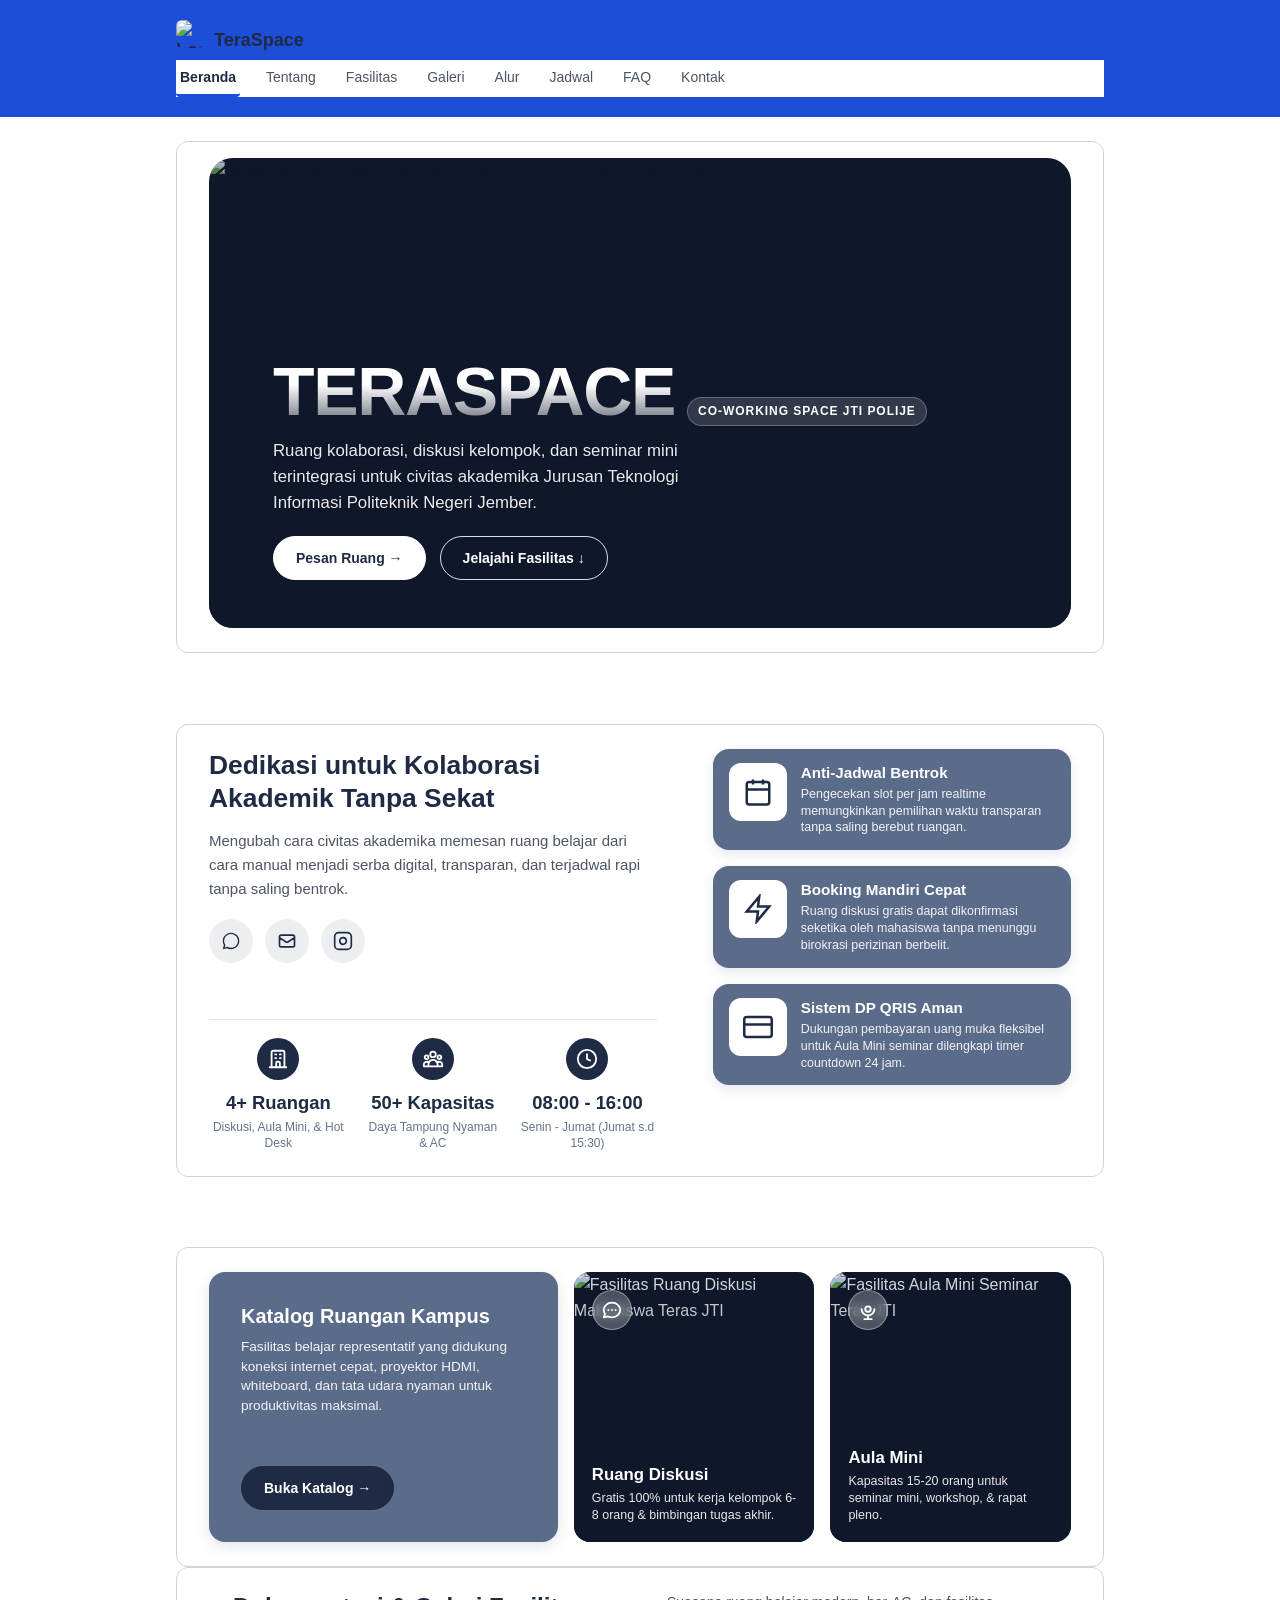
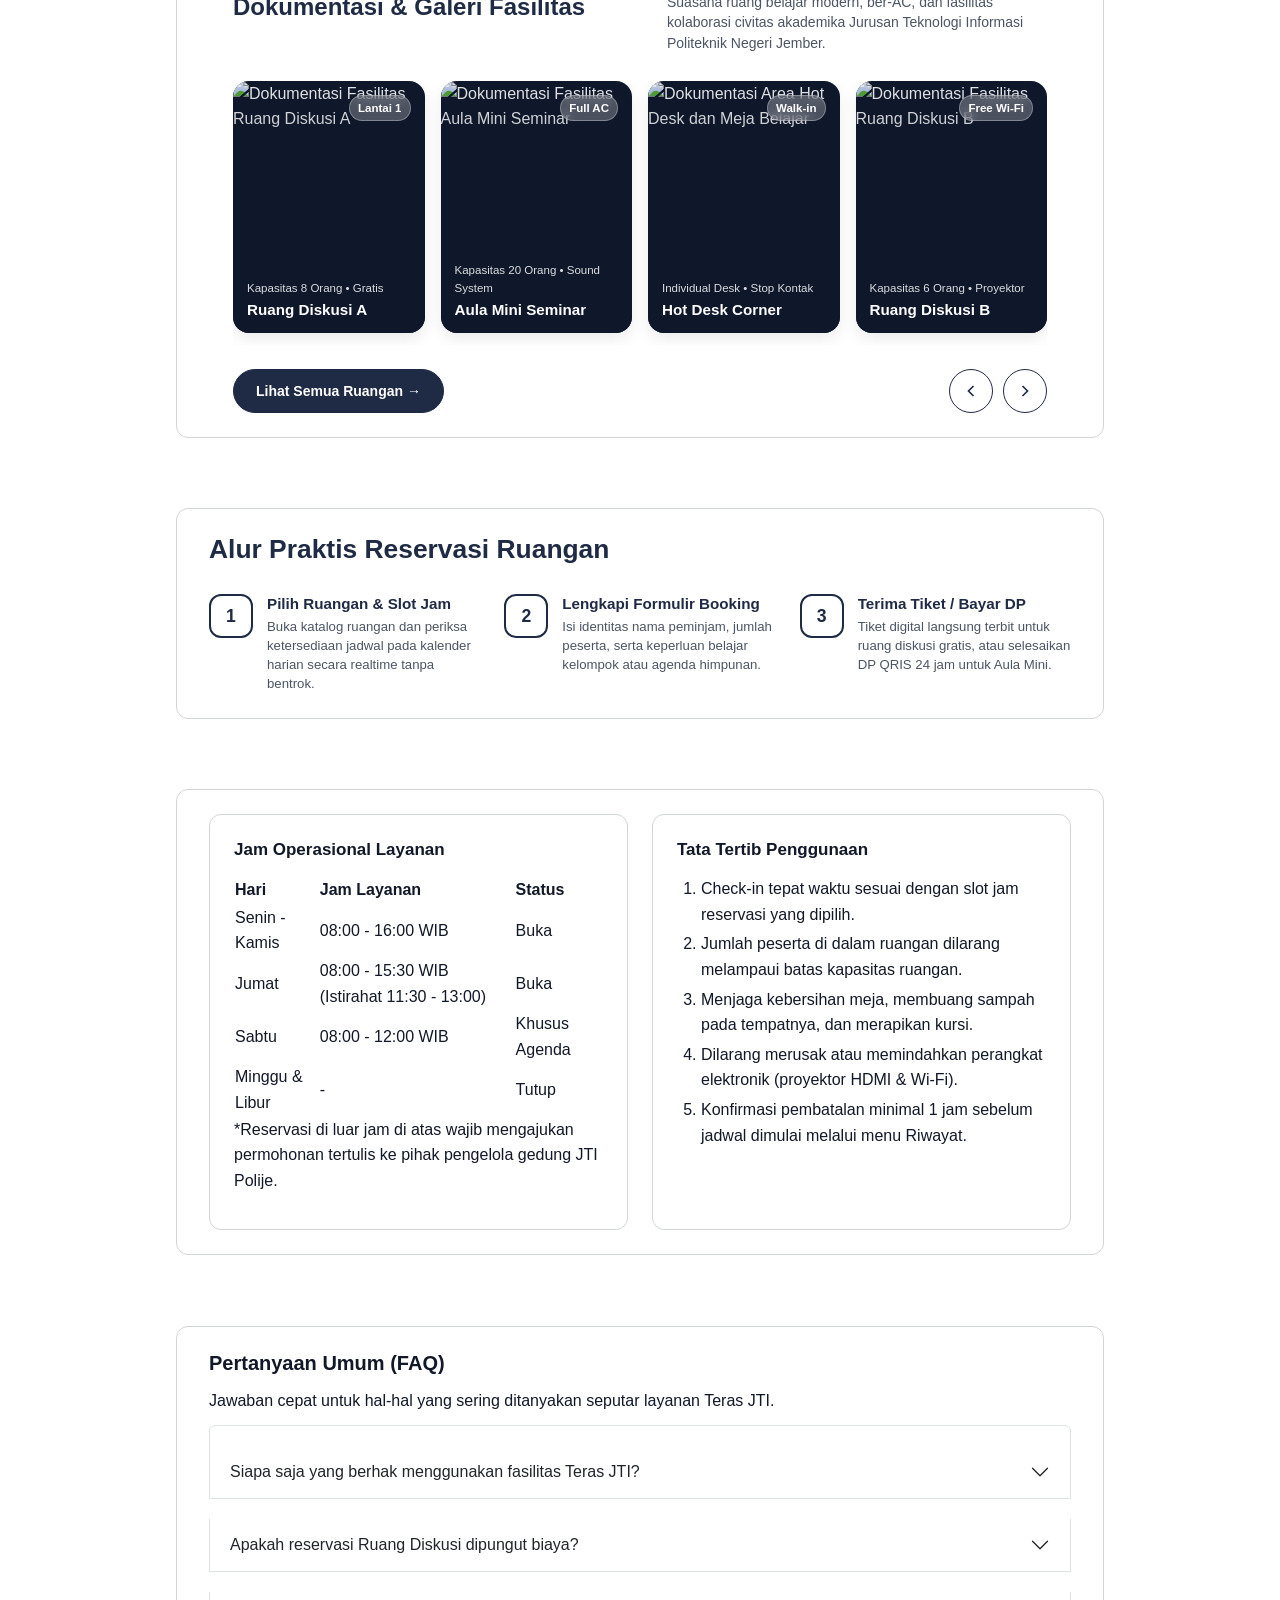
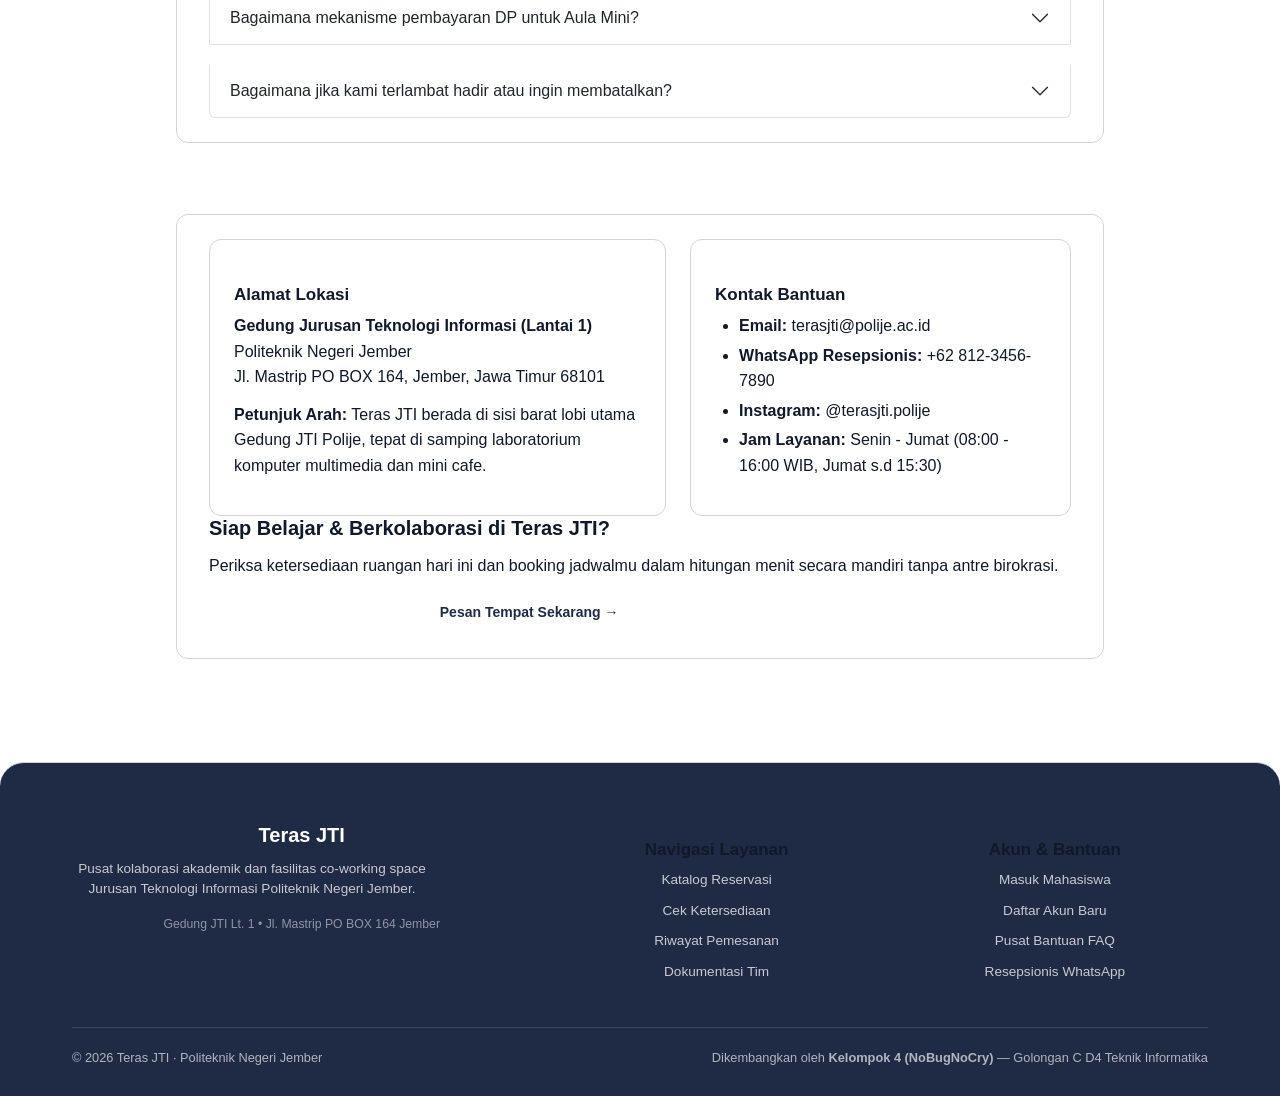
==== commit 973611b4: "update: index.html" ====
--- a/index.html
+++ b/index.html
@@ -3,13 +3,17 @@
   <head>
     <meta charset="UTF-8" />
     <meta name="viewport" content="width=device-width, initial-scale=1.0" />
+    <meta
+      name="description"
+      content="Teras JTI - Website profil resmi dan sistem reservasi mandiri co-working space Jurusan Teknologi Informasi Politeknik Negeri Jember."
+    />
     <title>Teras JTI - Website Profil &amp; Reservasi Co-Working Space</title>
     <!-- Bootstrap 5 CSS via CDN -->
     <link
       href="https://cdn.jsdelivr.net/npm/bootstrap@5.3.3/dist/css/bootstrap.min.css"
       rel="stylesheet"
     />
-    <!-- Custom CSS (Loaded after Bootstrap to preserve brand styling) -->
+    <!-- Custom CSS Modular (Loaded after Bootstrap to preserve brand styling) -->
     <link rel="stylesheet" href="assets/css/base.css" />
     <link rel="stylesheet" href="assets/css/layout.css" />
     <link rel="stylesheet" href="assets/css/components/button.css" />
@@ -20,96 +24,86 @@
     <link rel="stylesheet" href="assets/css/components/profile.css" />
     <link rel="stylesheet" href="assets/css/components/patterns.css" />
   </head>
-  <body>
+  <body class="page-profil">
     <!-- ====================================================================
-         POLA 0: NAVBAR PILL (Tinggi 56px, Ramping, Satu Baris)
+         POLA 0: NAVBAR KAPSUL GELAP MELAYANG (Floating Dark Capsule)
          ==================================================================== -->
-    <header class="pola-navbar">
-      <div class="layout-container">
-        <div class="navbar-container">
-          <!-- Logo & Brand Navy -->
-          <a class="pola-navbar-brand" href="index.html" aria-label="Beranda Teras JTI">
+    <header class="pola-navbar-wrapper">
+      <div class="pola-navbar-capsule">
+        <!-- 1. Brand Kiri -->
+        <a class="pola-navbar-brand" href="index.html" aria-label="Beranda Teras JTI">
+          <div class="pola-navbar-logo-circle">
             <img
               src="assets/images/logo.png"
-              alt="Logo Teras JTI"
-              width="28"
-              height="28"
+              alt="Logo Teras JTI Polije"
+              width="26"
+              height="26"
             />
-            <span>Teras JTI</span>
-          </a>
-
-          <!-- Menu Navigasi Desktop -->
-          <nav class="d-none d-lg-flex" aria-label="Navigasi Utama">
-            <ul class="pola-navbar-links">
-              <li><a class="pola-navbar-link active" href="#beranda">Beranda</a></li>
-              <li><a class="pola-navbar-link" href="#tentang">Tentang</a></li>
-              <li><a class="pola-navbar-link" href="#fasilitas">Fasilitas</a></li>
-              <li><a class="pola-navbar-link" href="#galeri">Galeri</a></li>
-              <li><a class="pola-navbar-link" href="#alur">Alur</a></li>
-              <li><a class="pola-navbar-link" href="#jadwal">Jadwal</a></li>
-              <li><a class="pola-navbar-link" href="#faq">FAQ</a></li>
-              <li><a class="pola-navbar-link" href="#kontak">Kontak</a></li>
-            </ul>
-          </nav>
-
-          <!-- Aksi CTA Kanan: Masuk & Tombol Pill Navy -->
-          <div class="pola-navbar-actions">
-            <a href="login.html" class="d-none d-sm-inline-block text-secondary text-decoration-none fw-semibold small me-1">
-              Masuk
-            </a>
-            <a href="dashboard.html" class="btn-pill btn-pill-navy">
-              Pesan Ruang &rarr;
-            </a>
-
-            <!-- Mobile Toggler -->
-            <button
-              class="navbar-toggler d-lg-none border-0 p-1 ms-1 text-dark"
-              type="button"
-              data-bs-toggle="collapse"
-              data-bs-target="#navMobileMenu"
-              aria-controls="navMobileMenu"
-              aria-expanded="false"
-              aria-label="Toggle menu"
-            >
-              <svg width="24" height="24" fill="none" viewBox="0 0 24 24" stroke="currentColor" stroke-width="2">
-                <path stroke-linecap="round" stroke-linejoin="round" d="M4 6h16M4 12h16M4 18h16" />
-              </svg>
-            </button>
-          </div>
-        </div>
-
-        <!-- Mobile Collapse Menu -->
-        <div class="collapse d-lg-none pb-3 border-top mt-2" id="navMobileMenu">
-          <ul class="navbar-nav pt-2 gap-1">
-            <li class="nav-item"><a class="nav-link py-2" href="#beranda">Beranda</a></li>
-            <li class="nav-item"><a class="nav-link py-2" href="#tentang">Tentang</a></li>
-            <li class="nav-item"><a class="nav-link py-2" href="#fasilitas">Fasilitas</a></li>
-            <li class="nav-item"><a class="nav-link py-2" href="#galeri">Galeri</a></li>
-            <li class="nav-item"><a class="nav-link py-2" href="#alur">Alur</a></li>
-            <li class="nav-item"><a class="nav-link py-2" href="#jadwal">Jadwal</a></li>
-            <li class="nav-item"><a class="nav-link py-2" href="#faq">FAQ</a></li>
-            <li class="nav-item"><a class="nav-link py-2" href="#kontak">Kontak</a></li>
-            <li class="nav-item pt-2 border-top">
-              <a class="nav-link text-primary fw-semibold" href="login.html">Masuk Akun Mahasiswa</a>
-            </li>
+          </div>
+          <span class="pola-navbar-brand-name">TeraSpace</span>
+        </a>
+
+        <!-- 2. Menu Navigasi Tengah (Desktop >= 1200px) -->
+        <nav class="pola-navbar-nav d-none d-xl-flex" aria-label="Navigasi Utama">
+          <ul class="pola-navbar-links">
+            <li><a class="pola-navbar-link active" aria-current="page" href="#beranda">Beranda</a></li>
+            <li><a class="pola-navbar-link" href="#tentang">Tentang</a></li>
+            <li><a class="pola-navbar-link" href="#fasilitas">Fasilitas</a></li>
+            <li><a class="pola-navbar-link" href="#galeri">Galeri</a></li>
+            <li><a class="pola-navbar-link" href="#alur">Alur</a></li>
+            <li><a class="pola-navbar-link" href="#jadwal">Jadwal</a></li>
+            <li><a class="pola-navbar-link" href="#faq">FAQ</a></li>
+            <li><a class="pola-navbar-link" href="#kontak">Kontak</a></li>
           </ul>
+        </nav>
+
+        <!-- 3. Aksi Kanan (Hamburger Mobile < 1200px) -->
+        <div class="pola-navbar-actions d-xl-none">
+          <button
+            class="pola-navbar-hamburger"
+            type="button"
+            data-bs-toggle="collapse"
+            data-bs-target="#navMobilePanel"
+            aria-controls="navMobilePanel"
+            aria-expanded="false"
+            aria-label="Buka menu navigasi"
+          >
+            <svg width="22" height="22" fill="none" viewBox="0 0 24 24" stroke="currentColor" stroke-width="2.2" aria-hidden="true">
+              <path stroke-linecap="round" stroke-linejoin="round" d="M4 6h16M4 12h16M4 18h16" />
+            </svg>
+          </button>
         </div>
       </div>
+
+      <!-- Panel Drawer Navigasi Mobile (< 1200px) Membulat Radius 24px -->
+      <nav class="collapse d-xl-none pola-navbar-mobile-panel" id="navMobilePanel" aria-label="Navigasi mobile">
+        <ul class="pola-navbar-mobile-links">
+          <li><a class="pola-navbar-mobile-link" href="#beranda">Beranda</a></li>
+          <li><a class="pola-navbar-mobile-link" href="#tentang">Tentang</a></li>
+          <li><a class="pola-navbar-mobile-link" href="#fasilitas">Fasilitas</a></li>
+          <li><a class="pola-navbar-mobile-link" href="#galeri">Galeri</a></li>
+          <li><a class="pola-navbar-mobile-link" href="#alur">Alur</a></li>
+          <li><a class="pola-navbar-mobile-link" href="#jadwal">Jadwal</a></li>
+          <li><a class="pola-navbar-mobile-link" href="#faq">FAQ</a></li>
+          <li><a class="pola-navbar-mobile-link" href="#kontak">Kontak</a></li>
+        </ul>
+      </nav>
     </header>
 
     <div class="layout-wrapper">
       <main>
         <!-- ==================================================================
-             POLA A: HERO FOTO FULL (Cover Foto, Tipografi Raksasa, Pill Buttons)
+             POLA A: HERO FOTO FULL (Cover Penuh, Tipografi Raksasa, Eager Load)
              ================================================================== -->
         <section id="beranda" class="layout-container pt-3">
           <div class="pola-hero">
             <img
               src="assets/images/tempat.jpeg"
-              alt="Suasana Ruang Belajar Teras JTI"
+              alt="Suasana ruang belajar dan diskusi di Teras JTI Politeknik Negeri Jember"
               class="pola-hero-bg"
               width="1599"
               height="899"
+              fetchpriority="high"
             />
             <div class="pola-hero-overlay"></div>
 
@@ -134,124 +128,116 @@
         </section>
 
         <!-- ==================================================================
-             POLA B: INTRO 2 KOLOM (Teks & Statistik + 3 Kartu Fitur Kanan)
+             POLA B: INTRO 2 KOLOM (Teks & Statistik Kiri + 3 Kartu Fitur Kanan)
              ================================================================== -->
         <section id="tentang" class="layout-container section-spacer">
-          <div class="layout-column-content">
-            <div class="pola-b-grid">
-              <!-- Kolom Kiri -->
-              <div class="pola-b-left">
-                <h2 class="pola-b-heading">
-                  Dedikasi untuk Kolaborasi Akademik Tanpa Sekat
-                </h2>
-                <p class="pola-b-desc">
-                  Mengubah cara civitas akademika memesan ruang belajar dari cara manual menjadi serba digital, transparan, dan terjadwal rapi tanpa bentrok.
-                </p>
-
-                <!-- 3 Ikon Sekunder / Sosial -->
-                <div class="pola-b-socials">
-                  <!-- WhatsApp Link -->
-                  <a href="https://wa.me/6281234567890" target="_blank" rel="noopener noreferrer" class="pola-b-social-link" aria-label="WhatsApp Resepsionis">
-                    <svg width="18" height="18" fill="currentColor" viewBox="0 0 24 24">
-                      <path d="M12.04 2C6.58 2 2.13 6.45 2.13 11.91C2.13 13.66 2.59 15.36 3.45 16.86L2.05 22L7.3 20.62C8.75 21.41 10.38 21.83 12.04 21.83C17.5 21.83 21.95 17.38 21.95 11.92C21.95 9.27 20.92 6.78 19.05 4.91C17.18 3.03 14.69 2 12.04 2M12.05 3.67C14.25 3.67 16.31 4.53 17.87 6.09C19.42 7.65 20.28 9.72 20.28 11.92C20.28 16.46 16.58 20.15 12.04 20.15C10.56 20.15 9.11 19.76 7.85 19L7.55 18.83L4.44 19.65L5.27 16.61L5.09 16.32C4.24 14.97 3.8 13.41 3.8 11.91C3.81 7.37 7.5 3.67 12.05 3.67Z"/>
-                    </svg>
-                  </a>
-                  <!-- Email Link -->
-                  <a href="mailto:terasjti@polije.ac.id" class="pola-b-social-link" aria-label="Kirim Email">
-                    <svg width="18" height="18" fill="none" stroke="currentColor" stroke-width="2" viewBox="0 0 24 24">
-                      <path stroke-linecap="round" stroke-linejoin="round" d="M3 8l7.89 5.26a2 2 0 002.22 0L21 8M5 19h14a2 2 0 002-2V7a2 2 0 00-2-2H5a2 2 0 00-2 2v10a2 2 0 002 2z"/>
-                    </svg>
-                  </a>
-                  <!-- Instagram Link -->
-                  <a href="https://instagram.com" target="_blank" rel="noopener noreferrer" class="pola-b-social-link" aria-label="Instagram Teras JTI">
-                    <svg width="18" height="18" fill="none" stroke="currentColor" stroke-width="2" viewBox="0 0 24 24">
-                      <rect x="2" y="2" width="20" height="20" rx="5" ry="5"/>
-                      <path d="M16 11.37A4 4 0 1112.63 8 4 4 0 0116 11.37z"/>
-                      <line x1="17.5" y1="6.5" x2="17.51" y2="6.5"/>
-                    </svg>
-                  </a>
-                </div>
-
-                <!-- 3 Statistik Kolom Rata Tengah -->
-                <div class="pola-b-stats-row">
-                  <div class="pola-b-stat-col">
-                    <div class="pola-b-stat-circle" aria-hidden="true">
-                      <svg width="20" height="20" fill="none" stroke="currentColor" stroke-width="2" viewBox="0 0 24 24">
-                        <path stroke-linecap="round" stroke-linejoin="round" d="M19 21V5a2 2 0 00-2-2H7a2 2 0 00-2 2v16m14 0h2m-2 0h-5m-9 0H3m2 0h5M9 7h1m-1 4h1m4-4h1m-1 4h1m-5 10v-5a1 1 0 011-1h2a1 1 0 011 1v5m-4 0h4"/>
-                      </svg>
-                    </div>
-                    <span class="pola-b-stat-number">4+ Ruangan</span>
-                    <p class="pola-b-stat-label">Diskusi, Aula Mini, &amp; Hot Desk</p>
-                  </div>
-
-                  <div class="pola-b-stat-col">
-                    <div class="pola-b-stat-circle" aria-hidden="true">
-                      <svg width="20" height="20" fill="none" stroke="currentColor" stroke-width="2" viewBox="0 0 24 24">
-                        <path stroke-linecap="round" stroke-linejoin="round" d="M17 20h5v-2a3 3 0 00-5.356-1.857M17 20H7m10 0v-2c0-.656-.126-1.283-.356-1.857M7 20H2v-2a3 3 0 015.356-1.857M7 20v-2c0-.656.126-1.283.356-1.857m0 0a5.002 5.002 0 019.288 0M15 7a3 3 0 11-6 0 3 3 0 016 0zm6 3a2 2 0 11-4 0 2 2 0 014 0zM7 10a2 2 0 11-4 0 2 2 0 014 0z"/>
-                      </svg>
-                    </div>
-                    <span class="pola-b-stat-number">50+ Kapasitas</span>
-                    <p class="pola-b-stat-label">Daya Tampung Nyaman &amp; AC</p>
-                  </div>
-
-                  <div class="pola-b-stat-col">
-                    <div class="pola-b-stat-circle" aria-hidden="true">
-                      <svg width="20" height="20" fill="none" stroke="currentColor" stroke-width="2" viewBox="0 0 24 24">
-                        <circle cx="12" cy="12" r="10"/>
-                        <polyline points="12 6 12 12 16 14"/>
-                      </svg>
-                    </div>
-                    <span class="pola-b-stat-number">08:00 - 16:00</span>
-                    <p class="pola-b-stat-label">Layanan Senin - Jumat</p>
-                  </div>
-                </div>
-              </div>
-
-              <!-- Kolom Kanan: 3 Kartu Slate-Blue Bertumpuk -->
-              <div class="pola-b-cards-stack">
-                <!-- Kartu 1 -->
-                <article class="pola-b-card">
-                  <div class="pola-b-tile-icon" aria-hidden="true">
-                    <svg width="28" height="28" fill="none" stroke="currentColor" stroke-width="2" viewBox="0 0 24 24">
-                      <rect x="3" y="4" width="18" height="18" rx="2" ry="2"/>
-                      <line x1="16" y1="2" x2="16" y2="6"/>
-                      <line x1="8" y1="2" x2="8" y2="6"/>
-                      <line x1="3" y1="10" x2="21" y2="10"/>
+          <div class="pola-b-grid">
+            <!-- Kolom Kiri -->
+            <div class="pola-b-left">
+              <h2 class="pola-b-heading">
+                Dedikasi untuk Kolaborasi Akademik Tanpa Sekat
+              </h2>
+              <p class="pola-b-desc">
+                Mengubah cara civitas akademika memesan ruang belajar dari cara manual menjadi serba digital, transparan, dan terjadwal rapi tanpa saling bentrok.
+              </p>
+
+              <!-- 3 Ikon Sekunder / Kanal Bantuan -->
+              <div class="pola-b-socials">
+                <a href="https://wa.me/6281234567890" target="_blank" rel="noopener noreferrer" class="pola-b-social-link" aria-label="Hubungi Resepsionis WhatsApp Teras JTI">
+                  <svg width="20" height="20" fill="currentColor" viewBox="0 0 24 24" aria-hidden="true">
+                    <path d="M12.04 2C6.58 2 2.13 6.45 2.13 11.91C2.13 13.66 2.59 15.36 3.45 16.86L2.05 22L7.3 20.62C8.75 21.41 10.38 21.83 12.04 21.83C17.5 21.83 21.95 17.38 21.95 11.92C21.95 9.27 20.92 6.78 19.05 4.91C17.18 3.03 14.69 2 12.04 2M12.05 3.67C14.25 3.67 16.31 4.53 17.87 6.09C19.42 7.65 20.28 9.72 20.28 11.92C20.28 16.46 16.58 20.15 12.04 20.15C10.56 20.15 9.11 19.76 7.85 19L7.55 18.83L4.44 19.65L5.27 16.61L5.09 16.32C4.24 14.97 3.8 13.41 3.8 11.91C3.81 7.37 7.5 3.67 12.05 3.67Z"/>
+                  </svg>
+                </a>
+                <a href="mailto:terasjti@polije.ac.id" class="pola-b-social-link" aria-label="Kirim Email ke Layanan Resmi Teras JTI">
+                  <svg width="20" height="20" fill="none" stroke="currentColor" stroke-width="2" viewBox="0 0 24 24" aria-hidden="true">
+                    <path stroke-linecap="round" stroke-linejoin="round" d="M3 8l7.89 5.26a2 2 0 002.22 0L21 8M5 19h14a2 2 0 002-2V7a2 2 0 00-2-2H5a2 2 0 00-2 2v10a2 2 0 002 2z"/>
+                  </svg>
+                </a>
+                <a href="https://instagram.com" target="_blank" rel="noopener noreferrer" class="pola-b-social-link" aria-label="Kunjungi Instagram Resmi Teras JTI">
+                  <svg width="20" height="20" fill="none" stroke="currentColor" stroke-width="2" viewBox="0 0 24 24" aria-hidden="true">
+                    <rect x="2" y="2" width="20" height="20" rx="5" ry="5"/>
+                    <path d="M16 11.37A4 4 0 1112.63 8 4 4 0 0116 11.37z"/>
+                    <line x1="17.5" y1="6.5" x2="17.51" y2="6.5"/>
+                  </svg>
+                </a>
+              </div>
+
+              <!-- 3 Statistik Kolom Rata Tengah (Data Riil Project) -->
+              <div class="pola-b-stats-row">
+                <div class="pola-b-stat-col">
+                  <div class="pola-b-stat-circle" aria-hidden="true">
+                    <svg width="22" height="22" fill="none" stroke="currentColor" stroke-width="2" viewBox="0 0 24 24">
+                      <path stroke-linecap="round" stroke-linejoin="round" d="M19 21V5a2 2 0 00-2-2H7a2 2 0 00-2 2v16m14 0h2m-2 0h-5m-9 0H3m2 0h5M9 7h1m-1 4h1m4-4h1m-1 4h1m-5 10v-5a1 1 0 011-1h2a1 1 0 011 1v5m-4 0h4"/>
                     </svg>
                   </div>
-                  <div class="pola-b-card-body">
-                    <h3>Anti-Jadwal Bentrok</h3>
-                    <p>Pengecekan slot per jam realtime memungkinkan pemilihan waktu transparan tanpa saling berebut ruangan.</p>
-                  </div>
-                </article>
-
-                <!-- Kartu 2 -->
-                <article class="pola-b-card">
-                  <div class="pola-b-tile-icon" aria-hidden="true">
-                    <svg width="28" height="28" fill="none" stroke="currentColor" stroke-width="2" viewBox="0 0 24 24">
-                      <polygon points="13 2 3 14 12 14 11 22 21 10 12 10 13 2"/>
+                  <span class="pola-b-stat-number">4+ Ruangan</span>
+                  <p class="pola-b-stat-label">Diskusi, Aula Mini, &amp; Hot Desk</p>
+                </div>
+
+                <div class="pola-b-stat-col">
+                  <div class="pola-b-stat-circle" aria-hidden="true">
+                    <svg width="22" height="22" fill="none" stroke="currentColor" stroke-width="2" viewBox="0 0 24 24">
+                      <path stroke-linecap="round" stroke-linejoin="round" d="M17 20h5v-2a3 3 0 00-5.356-1.857M17 20H7m10 0v-2c0-.656-.126-1.283-.356-1.857M7 20H2v-2a3 3 0 015.356-1.857M7 20v-2c0-.656.126-1.283.356-1.857m0 0a5.002 5.002 0 019.288 0M15 7a3 3 0 11-6 0 3 3 0 016 0zm6 3a2 2 0 11-4 0 2 2 0 014 0zM7 10a2 2 0 11-4 0 2 2 0 014 0z"/>
                     </svg>
                   </div>
-                  <div class="pola-b-card-body">
-                    <h3>Booking Mandiri Cepat</h3>
-                    <p>Ruang diskusi gratis dapat dikonfirmasi seketika oleh mahasiswa tanpa menunggu birokrasi perizinan berbelit.</p>
-                  </div>
-                </article>
-
-                <!-- Kartu 3 -->
-                <article class="pola-b-card">
-                  <div class="pola-b-tile-icon" aria-hidden="true">
-                    <svg width="28" height="28" fill="none" stroke="currentColor" stroke-width="2" viewBox="0 0 24 24">
-                      <rect x="1" y="4" width="22" height="16" rx="2" ry="2"/>
-                      <line x1="1" y1="10" x2="23" y2="10"/>
+                  <span class="pola-b-stat-number">50+ Kapasitas</span>
+                  <p class="pola-b-stat-label">Daya Tampung Nyaman &amp; AC</p>
+                </div>
+
+                <div class="pola-b-stat-col">
+                  <div class="pola-b-stat-circle" aria-hidden="true">
+                    <svg width="22" height="22" fill="none" stroke="currentColor" stroke-width="2" viewBox="0 0 24 24">
+                      <circle cx="12" cy="12" r="10"/>
+                      <polyline points="12 6 12 12 16 14"/>
                     </svg>
                   </div>
-                  <div class="pola-b-card-body">
-                    <h3>Sistem DP QRIS Aman</h3>
-                    <p>Dukungan pembayaran uang muka fleksibel untuk Aula Mini seminar dilengkapi timer countdown 24 jam.</p>
-                  </div>
-                </article>
-              </div>
+                  <span class="pola-b-stat-number">08:00 - 16:00</span>
+                  <p class="pola-b-stat-label">Senin - Jumat (Jumat s.d 15:30)</p>
+                </div>
+              </div>
+            </div>
+
+            <!-- Kolom Kanan: 3 Kartu Slate-Blue Bertumpuk -->
+            <div class="pola-b-cards-stack">
+              <article class="pola-b-card">
+                <div class="pola-b-tile-icon" aria-hidden="true">
+                  <svg width="30" height="30" fill="none" stroke="currentColor" stroke-width="2" viewBox="0 0 24 24">
+                    <rect x="3" y="4" width="18" height="18" rx="2" ry="2"/>
+                    <line x1="16" y1="2" x2="16" y2="6"/>
+                    <line x1="8" y1="2" x2="8" y2="6"/>
+                    <line x1="3" y1="10" x2="21" y2="10"/>
+                  </svg>
+                </div>
+                <div class="pola-b-card-body">
+                  <h3>Anti-Jadwal Bentrok</h3>
+                  <p>Pengecekan slot per jam realtime memungkinkan pemilihan waktu transparan tanpa saling berebut ruangan.</p>
+                </div>
+              </article>
+
+              <article class="pola-b-card">
+                <div class="pola-b-tile-icon" aria-hidden="true">
+                  <svg width="30" height="30" fill="none" stroke="currentColor" stroke-width="2" viewBox="0 0 24 24">
+                    <polygon points="13 2 3 14 12 14 11 22 21 10 12 10 13 2"/>
+                  </svg>
+                </div>
+                <div class="pola-b-card-body">
+                  <h3>Booking Mandiri Cepat</h3>
+                  <p>Ruang diskusi gratis dapat dikonfirmasi seketika oleh mahasiswa tanpa menunggu birokrasi perizinan berbelit.</p>
+                </div>
+              </article>
+
+              <article class="pola-b-card">
+                <div class="pola-b-tile-icon" aria-hidden="true">
+                  <svg width="30" height="30" fill="none" stroke="currentColor" stroke-width="2" viewBox="0 0 24 24">
+                    <rect x="1" y="4" width="22" height="16" rx="2" ry="2"/>
+                    <line x1="1" y1="10" x2="23" y2="10"/>
+                  </svg>
+                </div>
+                <div class="pola-b-card-body">
+                  <h3>Sistem DP QRIS Aman</h3>
+                  <p>Dukungan pembayaran uang muka fleksibel untuk Aula Mini seminar dilengkapi timer countdown 24 jam.</p>
+                </div>
+              </article>
             </div>
           </div>
         </section>
@@ -260,79 +246,77 @@
              POLA D: BARIS 3 KARTU CAMPURAN (1 Lebar Slate-Blue + 2 Foto Cover)
              ================================================================== -->
         <section id="fasilitas" class="layout-container section-spacer">
-          <div class="layout-column-content">
-            <div class="pola-d-grid">
-              <!-- Kartu 1: Lebar Slate-Blue -->
-              <article class="pola-d-card pola-d-card-wide">
-                <div>
-                  <h3>Katalog Ruangan Kampus</h3>
-                  <p>
-                    Fasilitas belajar representatif yang dilengkapi Wi-Fi berkecepatan tinggi, proyektor HDMI, papan tulis, dan pendingin udara.
-                  </p>
-                </div>
-                <div class="pola-d-action">
-                  <a href="dashboard.html" class="btn-pill btn-pill-navy">
-                    Buka Katalog &rarr;
-                  </a>
-                </div>
-              </article>
-
-              <!-- Kartu 2: Foto Ruang Diskusi -->
-              <article class="pola-d-card pola-d-card-photo">
-                <img
-                  src="assets/images/tempat.jpeg"
-                  alt="Ruang Diskusi Teras JTI"
-                  class="pola-d-photo-img"
-                  loading="lazy"
-                  width="800"
-                  height="450"
-                />
-                <div class="pola-d-photo-overlay"></div>
-
-                <div class="pola-d-circle-icon" aria-hidden="true">
-                  <svg width="20" height="20" fill="none" stroke="currentColor" stroke-width="2" viewBox="0 0 24 24">
-                    <path stroke-linecap="round" stroke-linejoin="round" d="M8 12h.01M12 12h.01M16 12h.01M21 12c0 4.418-4.03 8-9 8a9.863 9.863 0 01-4.255-.949L3 20l1.395-3.72C3.512 15.042 3 13.574 3 12c0-4.418 4.03-8 9-8s9 3.582 9 8z"/>
-                  </svg>
-                </div>
-
-                <div class="pola-d-photo-bottom">
-                  <h3>Ruang Diskusi</h3>
-                  <p>Gratis 100% untuk kerja kelompok 6-8 orang &amp; bimbingan akademik.</p>
-                </div>
-              </article>
-
-              <!-- Kartu 3: Foto Aula Mini -->
-              <article class="pola-d-card pola-d-card-photo">
-                <img
-                  src="assets/images/aulamini.webp"
-                  alt="Aula Mini Teras JTI"
-                  class="pola-d-photo-img"
-                  loading="lazy"
-                  width="474"
-                  height="276"
-                />
-                <div class="pola-d-photo-overlay"></div>
-
-                <div class="pola-d-circle-icon" aria-hidden="true">
-                  <svg width="20" height="20" fill="none" stroke="currentColor" stroke-width="2" viewBox="0 0 24 24">
-                    <path stroke-linecap="round" stroke-linejoin="round" d="M19 11a7 7 0 01-7 7m0 0a7 7 0 01-7-7m7 7v4m0 0H8m4 0h4m-4-8a3 3 0 100-6 3 3 0 000 6z"/>
-                  </svg>
-                </div>
-
-                <div class="pola-d-photo-bottom">
-                  <h3>Aula Mini</h3>
-                  <p>Kapasitas 15-20 orang untuk seminar mini, workshop, &amp; rapat pleno.</p>
-                </div>
-              </article>
-            </div>
+          <div class="pola-d-grid">
+            <!-- Kartu 1: Lebar Slate-Blue -->
+            <article class="pola-d-card pola-d-card-wide">
+              <div>
+                <h3>Katalog Ruangan Kampus</h3>
+                <p>
+                  Fasilitas belajar representatif yang didukung koneksi internet cepat, proyektor HDMI, whiteboard, dan tata udara nyaman untuk produktivitas maksimal.
+                </p>
+              </div>
+              <div class="pola-d-action">
+                <a href="dashboard.html" class="btn-pill btn-pill-navy">
+                  Buka Katalog &rarr;
+                </a>
+              </div>
+            </article>
+
+            <!-- Kartu 2: Foto Ruang Diskusi (Gratis) -->
+            <article class="pola-d-card pola-d-card-photo">
+              <img
+                src="assets/images/tempat.jpeg"
+                alt="Fasilitas Ruang Diskusi Mahasiswa Teras JTI"
+                class="pola-d-photo-img"
+                loading="lazy"
+                width="800"
+                height="450"
+              />
+              <div class="pola-d-photo-overlay"></div>
+
+              <div class="pola-d-circle-icon" aria-hidden="true">
+                <svg width="22" height="22" fill="none" stroke="currentColor" stroke-width="2" viewBox="0 0 24 24">
+                  <path stroke-linecap="round" stroke-linejoin="round" d="M8 12h.01M12 12h.01M16 12h.01M21 12c0 4.418-4.03 8-9 8a9.863 9.863 0 01-4.255-.949L3 20l1.395-3.72C3.512 15.042 3 13.574 3 12c0-4.418 4.03-8 9-8s9 3.582 9 8z"/>
+                </svg>
+              </div>
+
+              <div class="pola-d-photo-bottom">
+                <h3>Ruang Diskusi</h3>
+                <p>Gratis 100% untuk kerja kelompok 6-8 orang &amp; bimbingan tugas akhir.</p>
+              </div>
+            </article>
+
+            <!-- Kartu 3: Foto Aula Mini (DP) -->
+            <article class="pola-d-card pola-d-card-photo">
+              <img
+                src="assets/images/aulamini.webp"
+                alt="Fasilitas Aula Mini Seminar Teras JTI"
+                class="pola-d-photo-img"
+                loading="lazy"
+                width="474"
+                height="276"
+              />
+              <div class="pola-d-photo-overlay"></div>
+
+              <div class="pola-d-circle-icon" aria-hidden="true">
+                <svg width="22" height="22" fill="none" stroke="currentColor" stroke-width="2" viewBox="0 0 24 24">
+                  <path stroke-linecap="round" stroke-linejoin="round" d="M19 11a7 7 0 01-7 7m0 0a7 7 0 01-7-7m7 7v4m0 0H8m4 0h4m-4-8a3 3 0 100-6 3 3 0 000 6z"/>
+                </svg>
+              </div>
+
+              <div class="pola-d-photo-bottom">
+                <h3>Aula Mini</h3>
+                <p>Kapasitas 15-20 orang untuk seminar mini, workshop, &amp; rapat pleno.</p>
+              </div>
+            </article>
           </div>
         </section>
 
         <!-- ==================================================================
-             POLA C: PANEL CAROUSEL KARTU PORTRAIT
+             POLA C: PANEL CAROUSEL KARTU PORTRAIT (Pita Full-Bleed Tanpa Border)
              ================================================================== -->
-        <section id="galeri" class="layout-container section-spacer">
-          <div class="pola-c-panel">
+        <section id="galeri" class="pola-c-section-fullbleed">
+          <div class="layout-container">
             <!-- Header 2 Sisi -->
             <div class="pola-c-header">
               <h2 class="pola-c-heading">Dokumentasi &amp; Galeri Fasilitas</h2>
@@ -342,12 +326,12 @@
             </div>
 
             <!-- Rail Carousel 4 Kartu Portrait -->
-            <div class="pola-c-carousel-rail" id="polaCCarouselRail" tabindex="0" aria-label="Koleksi Galeri Fasilitas">
+            <div class="pola-c-carousel-rail" id="polaCCarouselRail" tabindex="0" aria-label="Galeri fasilitas ruang belajar Teras JTI">
               <!-- Kartu 1 -->
               <article class="pola-c-card">
                 <img
                   src="assets/images/tempat.jpeg"
-                  alt="Ruang Diskusi Utama"
+                  alt="Dokumentasi Fasilitas Ruang Diskusi A"
                   class="pola-c-card-img"
                   loading="lazy"
                   width="400"
@@ -365,7 +349,7 @@
               <article class="pola-c-card">
                 <img
                   src="assets/images/aulamini.webp"
-                  alt="Aula Mini Seminar"
+                  alt="Dokumentasi Fasilitas Aula Mini Seminar"
                   class="pola-c-card-img"
                   loading="lazy"
                   width="400"
@@ -380,15 +364,15 @@
               </article>
 
               <!-- Kartu 3 -->
+              <!-- TODO: Tambahkan file foto asli Hot Desk jika sudah tersedia di assets/images/ -->
               <article class="pola-c-card">
                 <img
                   src="assets/images/tempat.jpeg"
-                  alt="Hot Desk & Co-Working Area"
-                  class="pola-c-card-img"
+                  alt="Dokumentasi Area Hot Desk dan Meja Belajar"
+                  class="pola-c-card-img pola-c-card-img-right"
                   loading="lazy"
                   width="400"
                   height="520"
-                  style="object-position: 80% center;"
                 />
                 <div class="pola-c-card-overlay"></div>
                 <span class="pola-c-card-badge">Walk-in</span>
@@ -399,15 +383,15 @@
               </article>
 
               <!-- Kartu 4 -->
+              <!-- TODO: Tambahkan file foto asli Ruang Diskusi B jika sudah tersedia di assets/images/ -->
               <article class="pola-c-card">
                 <img
                   src="assets/images/tempat.jpeg"
-                  alt="Ruang Diskusi B"
-                  class="pola-c-card-img"
+                  alt="Dokumentasi Fasilitas Ruang Diskusi B"
+                  class="pola-c-card-img pola-c-card-img-left"
                   loading="lazy"
                   width="400"
                   height="520"
-                  style="object-position: 20% center;"
                 />
                 <div class="pola-c-card-overlay"></div>
                 <span class="pola-c-card-badge">Free Wi-Fi</span>
@@ -418,7 +402,7 @@
               </article>
             </div>
 
-            <!-- Baris Kontrol Bawah: Tombol Pill Kiri + Chevron Bulat Kanan -->
+            <!-- Baris Kontrol Bawah -->
             <div class="pola-c-controls">
               <a href="dashboard.html" class="btn-pill btn-pill-navy">
                 Lihat Semua Ruangan &rarr;
@@ -429,9 +413,9 @@
                   type="button"
                   id="polaCPrevBtn"
                   class="pola-c-circle-btn"
-                  aria-label="Slide sebelumnya"
+                  aria-label="Geser ke kartu sebelumnya"
                 >
-                  <svg width="18" height="18" fill="none" stroke="currentColor" stroke-width="2" viewBox="0 0 24 24">
+                  <svg width="20" height="20" fill="none" stroke="currentColor" stroke-width="2" viewBox="0 0 24 24" aria-hidden="true">
                     <polyline points="15 18 9 12 15 6"></polyline>
                   </svg>
                 </button>
@@ -439,9 +423,9 @@
                   type="button"
                   id="polaCNextBtn"
                   class="pola-c-circle-btn"
-                  aria-label="Slide berikutnya"
+                  aria-label="Geser ke kartu berikutnya"
                 >
-                  <svg width="18" height="18" fill="none" stroke="currentColor" stroke-width="2" viewBox="0 0 24 24">
+                  <svg width="20" height="20" fill="none" stroke="currentColor" stroke-width="2" viewBox="0 0 24 24" aria-hidden="true">
                     <polyline points="9 18 15 12 9 6"></polyline>
                   </svg>
                 </button>
@@ -454,120 +438,109 @@
              POLA E: HEADING + 3 LANGKAH BERURUT (ALUR RESERVASI)
              ================================================================== -->
         <section id="alur" class="layout-container section-spacer">
-          <div class="layout-column-content">
-            <h2 class="pola-e-heading">Alur Praktis Reservasi Ruangan</h2>
-
-            <div class="pola-e-grid">
-              <!-- Langkah 1 -->
-              <div class="pola-e-step">
-                <div class="pola-e-bracket" aria-hidden="true">1</div>
-                <div class="pola-e-body">
-                  <h3>Pilih Ruangan &amp; Slot Jam</h3>
-                  <p>Buka katalog ruangan dan periksa ketersediaan jadwal pada kalender harian secara realtime tanpa bentrok.</p>
-                </div>
-              </div>
-
-              <!-- Langkah 2 -->
-              <div class="pola-e-step">
-                <div class="pola-e-bracket" aria-hidden="true">2</div>
-                <div class="pola-e-body">
-                  <h3>Lengkapi Formulir Booking</h3>
-                  <p>Isi identitas nama peminjam, jumlah peserta, serta keperluan belajar kelompok atau agenda himpunan.</p>
-                </div>
-              </div>
-
-              <!-- Langkah 3 -->
-              <div class="pola-e-step">
-                <div class="pola-e-bracket" aria-hidden="true">3</div>
-                <div class="pola-e-body">
-                  <h3>Terima Tiket / Bayar DP</h3>
-                  <p>Tiket digital langsung terbit untuk ruang diskusi gratis, atau selesaikan DP QRIS 24 jam untuk Aula Mini.</p>
-                </div>
+          <h2 class="pola-e-heading">Alur Praktis Reservasi Ruangan</h2>
+
+          <div class="pola-e-grid">
+            <div class="pola-e-step">
+              <div class="pola-e-bracket" aria-hidden="true">1</div>
+              <div class="pola-e-body">
+                <h3>Pilih Ruangan &amp; Slot Jam</h3>
+                <p>Buka katalog ruangan dan periksa ketersediaan jadwal pada kalender harian secara realtime tanpa bentrok.</p>
+              </div>
+            </div>
+
+            <div class="pola-e-step">
+              <div class="pola-e-bracket" aria-hidden="true">2</div>
+              <div class="pola-e-body">
+                <h3>Lengkapi Formulir Booking</h3>
+                <p>Isi identitas nama peminjam, jumlah peserta, serta keperluan belajar kelompok atau agenda himpunan.</p>
+              </div>
+            </div>
+
+            <div class="pola-e-step">
+              <div class="pola-e-bracket" aria-hidden="true">3</div>
+              <div class="pola-e-body">
+                <h3>Terima Tiket / Bayar DP</h3>
+                <p>Tiket digital langsung terbit untuk ruang diskusi gratis, atau selesaikan DP QRIS 24 jam untuk Aula Mini.</p>
               </div>
             </div>
           </div>
         </section>
 
         <!-- ==================================================================
-             SECTION JADWAL & ATURAN (Bahasa Visual Selaras: Token, Radius, Warna)
+             SECTION JADWAL & ATURAN (2 Kolom Seimbang)
              ================================================================== -->
         <section id="jadwal" class="layout-container section-spacer">
-          <div class="layout-column-content">
-            <div class="jadwal-aturan-grid">
-              <!-- Kolom 1: Jam Operasional -->
-              <div class="info-card" style="border-radius: var(--radius-card); border-color: var(--panel-border);">
-                <h3 style="color: var(--navy); font-size: 1.15rem; font-weight: 700;">
-                  Jam Operasional Layanan
-                </h3>
-                <table class="table table-sm table-bordered m-0 align-middle">
-                  <thead class="table-light">
-                    <tr>
-                      <th scope="col">Hari</th>
-                      <th scope="col">Jam Layanan</th>
-                      <th scope="col">Status</th>
-                    </tr>
-                  </thead>
-                  <tbody>
-                    <tr>
-                      <td class="fw-medium">Senin - Kamis</td>
-                      <td>08:00 - 16:00 WIB</td>
-                      <td><span class="badge bg-success">Buka</span></td>
-                    </tr>
-                    <tr>
-                      <td class="fw-medium">Jumat</td>
-                      <td>08:00 - 15:30 WIB (Istirahat 11:30 - 13:00)</td>
-                      <td><span class="badge bg-success">Buka</span></td>
-                    </tr>
-                    <tr>
-                      <td class="fw-medium">Sabtu</td>
-                      <td>08:00 - 12:00 WIB</td>
-                      <td><span class="badge bg-warning text-dark">Khusus Agenda</span></td>
-                    </tr>
-                    <tr>
-                      <td class="fw-medium">Minggu &amp; Libur</td>
-                      <td>-</td>
-                      <td><span class="badge bg-danger">Tutup</span></td>
-                    </tr>
-                  </tbody>
-                </table>
-                <small class="text-muted d-block mt-3">
-                  *Reservasi di luar jam di atas wajib mengajukan permohonan ke pengelola gedung JTI Polije.
-                </small>
-              </div>
-
-              <!-- Kolom 2: Tata Tertib -->
-              <div class="info-card" style="border-radius: var(--radius-card); border-color: var(--panel-border);">
-                <h3 style="color: var(--navy); font-size: 1.15rem; font-weight: 700;">
-                  Tata Tertib Penggunaan
-                </h3>
-                <ol class="m-0 ps-3 text-secondary lh-lg small">
-                  <li>Check-in tepat waktu sesuai dengan slot jam reservasi yang dipilih.</li>
-                  <li>Jumlah peserta di dalam ruangan dilarang melampaui batas kapasitas ruangan.</li>
-                  <li>Menjaga kebersihan meja, membuang sampah pada tempatnya, dan merapikan kursi.</li>
-                  <li>Dilarang merusak atau memindahkan perangkat elektronik (proyektor HDMI &amp; Wi-Fi).</li>
-                  <li>Konfirmasi pembatalan minimal 1 jam sebelum jadwal dimulai melalui menu Riwayat.</li>
-                </ol>
-              </div>
+          <div class="jadwal-aturan-grid">
+            <!-- Kolom 1: Jam Operasional -->
+            <div class="info-card">
+              <h3>Jam Operasional Layanan</h3>
+              <table>
+                <thead>
+                  <tr>
+                    <th scope="col">Hari</th>
+                    <th scope="col">Jam Layanan</th>
+                    <th scope="col">Status</th>
+                  </tr>
+                </thead>
+                <tbody>
+                  <tr>
+                    <td>Senin - Kamis</td>
+                    <td>08:00 - 16:00 WIB</td>
+                    <td><span class="label label-sukses">Buka</span></td>
+                  </tr>
+                  <tr>
+                    <td>Jumat</td>
+                    <td>08:00 - 15:30 WIB (Istirahat 11:30 - 13:00)</td>
+                    <td><span class="label label-sukses">Buka</span></td>
+                  </tr>
+                  <tr>
+                    <td>Sabtu</td>
+                    <td>08:00 - 12:00 WIB</td>
+                    <td><span class="label label-dp">Khusus Agenda</span></td>
+                  </tr>
+                  <tr>
+                    <td>Minggu &amp; Libur</td>
+                    <td>-</td>
+                    <td><span class="label label-gagal">Tutup</span></td>
+                  </tr>
+                </tbody>
+              </table>
+              <p class="info-card-note">
+                *Reservasi di luar jam di atas wajib mengajukan permohonan tertulis ke pihak pengelola gedung JTI Polije.
+              </p>
+            </div>
+
+            <!-- Kolom 2: Tata Tertib -->
+            <div class="info-card">
+              <h3>Tata Tertib Penggunaan</h3>
+              <ol class="tata-tertib-list">
+                <li>Check-in tepat waktu sesuai dengan slot jam reservasi yang dipilih.</li>
+                <li>Jumlah peserta di dalam ruangan dilarang melampaui batas kapasitas ruangan.</li>
+                <li>Menjaga kebersihan meja, membuang sampah pada tempatnya, dan merapikan kursi.</li>
+                <li>Dilarang merusak atau memindahkan perangkat elektronik (proyektor HDMI &amp; Wi-Fi).</li>
+                <li>Konfirmasi pembatalan minimal 1 jam sebelum jadwal dimulai melalui menu Riwayat.</li>
+              </ol>
             </div>
           </div>
         </section>
 
         <!-- ==================================================================
-             SECTION FAQ (Accordion Bootstrap 5.3 Bersih)
+             SECTION FAQ (Accordion Bootstrap Bersih Terpusat 880px)
              ================================================================== -->
         <section id="faq" class="layout-container section-spacer">
-          <div class="layout-column-content">
-            <div class="section-heading-wrap text-center mb-4">
-              <h2 class="section-title" style="color: var(--navy); font-size: 1.5rem;">Pertanyaan Umum (FAQ)</h2>
-              <p class="section-subtitle">Jawaban cepat untuk hal-hal yang sering ditanyakan seputar layanan Teras JTI.</p>
-            </div>
-
-            <div class="accordion" id="accordionFaqTeras">
+          <div class="layout-faq-content">
+            <div class="section-title-wrap">
+              <h2 class="section-heading">Pertanyaan Umum (FAQ)</h2>
+              <p class="section-subheading">Jawaban cepat untuk hal-hal yang sering ditanyakan seputar layanan Teras JTI.</p>
+            </div>
+
+            <div class="accordion faq-accordion" id="accordionFaqTeras">
               <!-- Item 1 -->
-              <div class="accordion-item mb-2 border rounded-3 overflow-hidden">
-                <h2 class="accordion-header" id="headingOne">
+              <div class="accordion-item">
+                <h3 class="accordion-header" id="headingOne">
                   <button
-                    class="accordion-button collapsed fw-semibold text-dark bg-white"
+                    class="accordion-button collapsed"
                     type="button"
                     data-bs-toggle="collapse"
                     data-bs-target="#collapseOne"
@@ -576,24 +549,24 @@
                   >
                     Siapa saja yang berhak menggunakan fasilitas Teras JTI?
                   </button>
-                </h2>
+                </h3>
                 <div
                   id="collapseOne"
                   class="accordion-collapse collapse"
                   aria-labelledby="headingOne"
                   data-bs-parent="#accordionFaqTeras"
                 >
-                  <div class="accordion-body text-secondary small">
-                    Seluruh mahasiswa, dosen, dan staf di lingkungan Jurusan Teknologi Informasi Politeknik Negeri Jember berhak menggunakan fasilitas ini dengan melakukan pemesanan jadwal terlebih dahulu. Mahasiswa jurusan lain dapat menggunakannya untuk agenda kolaborasi lintas jurusan.
+                  <div class="accordion-body">
+                    Seluruh mahasiswa, dosen, dan staf di lingkungan Jurusan Teknologi Informasi Politeknik Negeri Jember berhak menggunakan fasilitas ini dengan melakukan pemesanan jadwal terlebih dahulu. Mahasiswa jurusan lain dapat menggunakannya untuk agenda kolaborasi lintas jurusan dengan konfirmasi pengelola.
                   </div>
                 </div>
               </div>
 
               <!-- Item 2 -->
-              <div class="accordion-item mb-2 border rounded-3 overflow-hidden">
-                <h2 class="accordion-header" id="headingTwo">
+              <div class="accordion-item">
+                <h3 class="accordion-header" id="headingTwo">
                   <button
-                    class="accordion-button collapsed fw-semibold text-dark bg-white"
+                    class="accordion-button collapsed"
                     type="button"
                     data-bs-toggle="collapse"
                     data-bs-target="#collapseTwo"
@@ -602,24 +575,24 @@
                   >
                     Apakah reservasi Ruang Diskusi dipungut biaya?
                   </button>
-                </h2>
+                </h3>
                 <div
                   id="collapseTwo"
                   class="accordion-collapse collapse"
                   aria-labelledby="headingTwo"
                   data-bs-parent="#accordionFaqTeras"
                 >
-                  <div class="accordion-body text-secondary small">
+                  <div class="accordion-body">
                     Tidak. Ruang Diskusi dapat digunakan secara <strong>GRATIS 100%</strong> untuk keperluan belajar kelompok, bimbingan tugas akhir, dan riset akademik mahasiswa aktif Polije.
                   </div>
                 </div>
               </div>
 
               <!-- Item 3 -->
-              <div class="accordion-item mb-2 border rounded-3 overflow-hidden">
-                <h2 class="accordion-header" id="headingThree">
+              <div class="accordion-item">
+                <h3 class="accordion-header" id="headingThree">
                   <button
-                    class="accordion-button collapsed fw-semibold text-dark bg-white"
+                    class="accordion-button collapsed"
                     type="button"
                     data-bs-toggle="collapse"
                     data-bs-target="#collapseThree"
@@ -628,24 +601,24 @@
                   >
                     Bagaimana mekanisme pembayaran DP untuk Aula Mini?
                   </button>
-                </h2>
+                </h3>
                 <div
                   id="collapseThree"
                   class="accordion-collapse collapse"
                   aria-labelledby="headingThree"
                   data-bs-parent="#accordionFaqTeras"
                 >
-                  <div class="accordion-body text-secondary small">
+                  <div class="accordion-body">
                     Untuk Aula Mini dikenakan uang muka (DP) sebesar Rp 50.000 guna menahan slot jadwal. Pengguna dapat memilih pembayaran via scan QRIS atau transfer ke rekening resmi pengelola di halaman pembayaran.
                   </div>
                 </div>
               </div>
 
               <!-- Item 4 -->
-              <div class="accordion-item mb-2 border rounded-3 overflow-hidden">
-                <h2 class="accordion-header" id="headingFour">
+              <div class="accordion-item">
+                <h3 class="accordion-header" id="headingFour">
                   <button
-                    class="accordion-button collapsed fw-semibold text-dark bg-white"
+                    class="accordion-button collapsed"
                     type="button"
                     data-bs-toggle="collapse"
                     data-bs-target="#collapseFour"
@@ -654,15 +627,15 @@
                   >
                     Bagaimana jika kami terlambat hadir atau ingin membatalkan?
                   </button>
-                </h2>
+                </h3>
                 <div
                   id="collapseFour"
                   class="accordion-collapse collapse"
                   aria-labelledby="headingFour"
                   data-bs-parent="#accordionFaqTeras"
                 >
-                  <div class="accordion-body text-secondary small">
-                    Toleransi keterlambatan adalah 15 menit dari jam mulai. Jika berhalangan hadir, silakan lakukan pembatalan melalui menu Riwayat agar ruangan dapat dimanfaatkan mahasiswa lain.
+                  <div class="accordion-body">
+                    Toleransi keterlambatan adalah 15 menit dari jam mulai. Jika berhalangan hadir, silakan lakukan pembatalan melalui menu Riwayat agar ruangan dapat dimanfaatkan rekan mahasiswa lainnya.
                   </div>
                 </div>
               </div>
@@ -674,70 +647,68 @@
              SECTION KONTAK & LOKASI
              ================================================================== -->
         <section id="kontak" class="layout-container section-spacer">
-          <div class="layout-column-content">
-            <div class="kontak-grid">
-              <div class="lokasi-box" style="border-radius: var(--radius-card); border-color: var(--panel-border);">
-                <h3 class="fs-5 fw-bold mb-3" style="color: var(--navy);">Alamat Lokasi</h3>
-                <p class="text-secondary small mb-3">
-                  <strong>Gedung Jurusan Teknologi Informasi (Lantai 1)</strong><br />
-                  Politeknik Negeri Jember<br />
-                  Jl. Mastrip PO BOX 164, Jember, Jawa Timur 68101
-                </p>
-                <div class="p-3 bg-light rounded-3 border text-muted small">
-                  <strong>Petunjuk Arah:</strong> Teras JTI berada di sisi barat lobi utama Gedung JTI Polije, tepat di samping laboratorium multimedia dan area cafe.
-                </div>
-              </div>
-
-              <div class="lokasi-box" style="border-radius: var(--radius-card); border-color: var(--panel-border);">
-                <h3 class="fs-5 fw-bold mb-3" style="color: var(--navy);">Kontak Bantuan</h3>
-                <ul class="list-unstyled text-secondary small m-0 d-flex flex-column gap-2">
-                  <li><strong>Email:</strong> terasjti@polije.ac.id</li>
-                  <li><strong>WhatsApp Resepsionis:</strong> +62 812-3456-7890</li>
-                  <li><strong>Instagram:</strong> @terasjti.polije</li>
-                  <li><strong>Jam Layanan:</strong> Senin - Jumat (08:00 - 16:00 WIB)</li>
-                </ul>
-              </div>
-            </div>
-
-            <!-- Banner CTA Ajakan Reservasi -->
-            <div class="cta-banner" style="background: var(--navy); border-radius: var(--radius-card); margin-top: 32px;">
-              <h2>Siap Belajar &amp; Berkolaborasi di Teras JTI?</h2>
-              <p>
-                Periksa ketersediaan ruangan hari ini dan booking jadwalmu dalam hitungan menit secara mandiri.
+          <div class="kontak-grid">
+            <div class="lokasi-box">
+              <h3>Alamat Lokasi</h3>
+              <p class="lokasi-alamat">
+                <strong>Gedung Jurusan Teknologi Informasi (Lantai 1)</strong><br />
+                Politeknik Negeri Jember<br />
+                Jl. Mastrip PO BOX 164, Jember, Jawa Timur 68101
               </p>
-              <div class="d-flex justify-content-center gap-3 flex-wrap">
-                <a href="dashboard.html" class="btn-pill btn-pill-white">
-                  Pesan Tempat Sekarang &rarr;
-                </a>
-                <a href="login.html" class="btn-pill btn-pill-outline-white">
-                  Masuk Akun Mahasiswa
-                </a>
-              </div>
+              <div class="petunjuk-arah-box">
+                <strong>Petunjuk Arah:</strong> Teras JTI berada di sisi barat lobi utama Gedung JTI Polije, tepat di samping laboratorium komputer multimedia dan mini cafe.
+              </div>
+            </div>
+
+            <div class="lokasi-box">
+              <h3>Kontak Bantuan</h3>
+              <ul class="kontak-list">
+                <li><strong>Email:</strong> terasjti@polije.ac.id</li>
+                <li><strong>WhatsApp Resepsionis:</strong> +62 812-3456-7890</li>
+                <li><strong>Instagram:</strong> @terasjti.polije</li>
+                <li><strong>Jam Layanan:</strong> Senin - Jumat (08:00 - 16:00 WIB, Jumat s.d 15:30)</li>
+              </ul>
+            </div>
+          </div>
+
+          <!-- Banner CTA Ajakan Reservasi -->
+          <div class="cta-banner-pola">
+            <h2>Siap Belajar &amp; Berkolaborasi di Teras JTI?</h2>
+            <p>
+              Periksa ketersediaan ruangan hari ini dan booking jadwalmu dalam hitungan menit secara mandiri tanpa antre birokrasi.
+            </p>
+            <div class="d-flex justify-content-center gap-3 flex-wrap">
+              <a href="dashboard.html" class="btn-pill btn-pill-white">
+                Pesan Tempat Sekarang &rarr;
+              </a>
+              <a href="login.html" class="btn-pill btn-pill-outline-white">
+                Masuk Akun Mahasiswa
+              </a>
             </div>
           </div>
         </section>
       </main>
 
       <!-- ====================================================================
-           POLA F: FOOTER NAVY (Sudut Atas Membulat Radius 24px)
+           POLA F: FOOTER NAVY FULL-WIDTH (Sudut Atas Membulat Radius 24px)
            ==================================================================== -->
       <footer class="pola-footer">
         <div class="layout-container">
           <div class="pola-footer-grid">
             <!-- Kolom 1: Brand & Keterangan -->
             <div class="pola-footer-col">
-              <h3 class="pola-footer-brand-title">Teras JTI</h3>
+              <p class="pola-footer-brand-title">Teras JTI</p>
               <p class="pola-footer-desc">
                 Pusat kolaborasi akademik dan fasilitas co-working space Jurusan Teknologi Informasi Politeknik Negeri Jember.
               </p>
-              <small class="text-white-50">
+              <small class="text-white-50 d-block">
                 Gedung JTI Lt. 1 &bull; Jl. Mastrip PO BOX 164 Jember
               </small>
             </div>
 
             <!-- Kolom 2: Tautan Halaman -->
             <div class="pola-footer-col">
-              <h4>Navigasi Layanan</h4>
+              <h3>Navigasi Layanan</h3>
               <ul class="pola-footer-links">
                 <li><a href="dashboard.html">Katalog Reservasi</a></li>
                 <li><a href="ketersediaan.html">Cek Ketersediaan</a></li>
@@ -748,12 +719,12 @@
 
             <!-- Kolom 3: Akun & Bantuan -->
             <div class="pola-footer-col">
-              <h4>Akun &amp; Bantuan</h4>
+              <h3>Akun &amp; Bantuan</h3>
               <ul class="pola-footer-links">
                 <li><a href="login.html">Masuk Mahasiswa</a></li>
                 <li><a href="registrasi.html">Daftar Akun Baru</a></li>
                 <li><a href="#faq">Pusat Bantuan FAQ</a></li>
-                <li><a href="https://wa.me/6281234567890">Resepsionis WhatsApp</a></li>
+                <li><a href="https://wa.me/6281234567890" target="_blank" rel="noopener noreferrer">Resepsionis WhatsApp</a></li>
               </ul>
             </div>
           </div>
--- a/assets/css/base.css
+++ b/assets/css/base.css
@@ -48,6 +48,18 @@
   --garis: #d1d5db;
   --latar: #f8fafc;
   --kartu: #ffffff;
+  /* Design Tokens Spesifikasi Pola Layout */
+  --navy: #1F2A44;
+  --navy-hover: #151D30;
+  --slate-blue: #5B6B8A;
+  --slate-blue-dark: #4A5770;
+  --panel-bg: #E9EAEF;
+  --panel-border: #D8DAE2;
+  --radius-panel: 24px;
+  --radius-card: 16px;
+  --radius-tile: 12px;
+  --radius-pill: 9999px;
+  --section-gap: clamp(3.5rem, 5.5vw, 4.75rem);
   --radius: 8px;
   --radius-besar: 12px;
   --lebar: 960px;
--- a/assets/css/layout.css
+++ b/assets/css/layout.css
@@ -0,0 +1,734 @@
+body {
+  display: flex;
+  flex-direction: column;
+  min-height: 100vh;
+}
+
+header {
+  position: relative;
+  padding: 20px var(--gutter);
+  background: var(--biru);
+  color: #ffffff;
+}
+
+header h1 {
+  margin: 0;
+  color: #ffffff;
+}
+
+header p {
+  margin: 4px 0 0;
+  color: var(--biru-muda);
+}
+
+header a {
+  color: #ffffff;
+  font-weight: 500;
+}
+
+header img {
+  margin: 0 0 12px;
+  border-radius: var(--radius);
+}
+
+header.sub {
+  display: flex;
+  align-items: center;
+  gap: 8px;
+  padding-top: 12px;
+  padding-bottom: 12px;
+}
+
+header.sub h1 {
+  font-size: 1.25rem;
+}
+
+header .kembali {
+  display: grid;
+  place-items: center;
+  width: 44px;
+  height: 44px;
+  border-radius: var(--radius);
+  font-size: 1.5rem;
+  text-decoration: none;
+}
+
+header .kembali:hover {
+  background: rgba(255, 255, 255, 0.15);
+  color: #ffffff;
+}
+
+/* =========================================
+   TOPBAR HEADER
+   ========================================= */
+.topbar {
+  background-color: #ffffff;
+  border-bottom: 1px solid #e5e7eb;
+  padding: 0 var(--gutter);
+}
+
+/* Wrapper inner membatasi lebar konten topbar agar tidak meregang
+   di layar ultrawide, sejajar dengan lebar konten halaman (--lebar). */
+.topbar-inner {
+  display: flex;
+  align-items: center;
+  justify-content: space-between;
+  width: 100%;
+  max-width: var(--lebar);
+  margin: 0 auto;
+  padding: 14px 0;
+}
+
+.topbar-kiri {
+  display: flex;
+  align-items: center;
+  gap: 28px;
+}
+
+.topbar-kanan {
+  display: flex;
+  align-items: center;
+  gap: 18px;
+}
+
+.brand {
+  display: flex;
+  align-items: center;
+  gap: 10px;
+  text-decoration: none;
+  color: #111827;
+}
+
+/* Override margin bawah bawaan header img jika sebelumnya ada */
+header img.logo-img {
+  width: 36px;
+  height: 36px;
+  margin: 0;
+  border-radius: 8px;
+  object-fit: cover;
+}
+
+.brand-title {
+  font-weight: 700;
+  font-size: 1.1rem;
+}
+
+.nav-utama {
+  display: flex;
+  align-items: center;
+  gap: 8px;
+}
+
+.nav-link {
+  text-decoration: none;
+  color: #6b7280;
+  font-weight: 500;
+  padding: 8px 14px;
+  border-radius: 8px;
+}
+
+.nav-link.active {
+  background-color: #dbeafe;
+  color: #2563eb;
+}
+
+.user-info {
+  display: flex;
+  align-items: center;
+  gap: 10px;
+  transform: translateY(-3px); /* geser naik sedikit, sesuaikan angkanya */
+}
+
+.user-avatar {
+  width: 36px;
+  height: 36px;
+  border-radius: 999px;
+  background-color: #dbeafe;
+  color: #2563eb;
+  font-weight: 600;
+  font-size: 0.85rem;
+  display: grid;
+  place-items: center;
+}
+
+.user-name {
+  font-weight: 600;
+  color: #111827;
+}
+
+.lonceng {
+  position: absolute;
+  top: 50%;
+  right: var(--gutter);
+  display: grid;
+  place-items: center;
+  width: 44px;
+  height: 44px;
+  font-size: 1.25rem;
+  text-decoration: none;
+  transform: translateY(-50%);
+}
+
+nav {
+  position: sticky;
+  top: 0;
+  z-index: 10;
+  background: var(--kartu);
+}
+
+nav ul {
+  display: flex;
+  gap: 4px;
+  margin: 0;
+  padding: 0 var(--gutter);
+  list-style: none;
+  overflow-x: auto;
+}
+
+nav li {
+  margin: 0;
+}
+
+nav a {
+  display: block;
+  padding: 14px 16px;
+  border-bottom: 3px solid transparent;
+  color: var(--abu);
+  font-weight: 500;
+  text-decoration: none;
+  white-space: nowrap;
+}
+
+nav a:hover,
+nav a[aria-current="page"],
+nav a.aktif {
+  color: var(--biru);
+}
+
+nav a[aria-current="page"],
+nav a.aktif {
+  border-bottom-color: var(--biru);
+}
+
+main {
+  flex: 1;
+  width: 100%;
+  max-width: var(--lebar);
+  margin: 0 auto;
+  padding: 24px 16px 32px;
+}
+
+main > p:first-child {
+  margin: 0 0 8px;
+}
+
+main .kembali {
+  display: inline-flex;
+  align-items: center;
+  gap: 6px;
+  min-height: 44px;
+  font-weight: 500;
+  text-decoration: none;
+}
+
+main .kembali::before {
+  content: "\2190";
+}
+
+main > section {
+  margin-bottom: 16px;
+  padding: 24px;
+  background: var(--kartu);
+  border: 1px solid var(--garis);
+  border-radius: var(--radius-besar);
+}
+
+main > section > :last-child {
+  margin-bottom: 0;
+}
+
+footer {
+  padding: 24px var(--gutter);
+  background: var(--kartu);
+  border-top: 1px solid var(--garis);
+  color: var(--abu);
+  font-size: 0.875rem;
+  text-align: center;
+}
+
+footer p {
+  margin: 0 0 4px;
+}
+
+main + nav {
+  position: fixed;
+  top: auto;
+  right: 0;
+  bottom: 0;
+  left: 0;
+  padding-bottom: env(safe-area-inset-bottom, 0);
+  border-top: 1px solid var(--garis);
+  border-bottom: 0;
+}
+
+main + nav ul {
+  justify-content: center;
+  gap: 8px;
+  padding: 0 8px;
+}
+
+main + nav a {
+  display: flex;
+  flex-direction: column;
+  align-items: center;
+  gap: 2px;
+  min-width: 72px;
+  padding: 8px 12px 10px;
+  border-top: 3px solid transparent;
+  border-bottom: 0;
+  font-size: 0.75rem;
+}
+
+main + nav a span {
+  font-size: 1.25rem;
+  line-height: 1;
+}
+
+main + nav a[aria-current="page"],
+main + nav a.aktif {
+  border-top-color: var(--biru);
+  border-bottom-color: transparent;
+}
+
+body:has(main + nav) {
+  padding-bottom: 76px;
+}
+
+.aksi {
+  position: sticky;
+  bottom: 0;
+  padding: 16px var(--gutter);
+  background: var(--kartu);
+  border-top: 1px solid var(--garis);
+}
+
+.auth header {
+  padding-top: 48px;
+  background: transparent;
+  color: var(--teks);
+  text-align: center;
+}
+
+.auth header h1 {
+  color: var(--biru);
+}
+
+.auth header p {
+  color: var(--abu);
+}
+
+.auth header img {
+  margin: 0 auto 12px;
+}
+
+.auth main {
+  max-width: 440px;
+}
+
+@media (max-width: 480px) {
+  main {
+    padding: 16px 16px 24px;
+  }
+
+  main > section {
+    padding: 16px;
+  }
+
+  dl {
+    grid-template-columns: 1fr;
+    gap: 2px;
+  }
+
+  dd {
+    margin-bottom: 10px;
+  }
+}
+
+/* =========================================
+   HALAMAN PROFIL
+   ========================================= */
+
+/*
+ * Task #1: Override main.profil-page keluar dari max-width global (960px).
+ * main global punya max-width: var(--lebar) = 960px. Halaman profil butuh
+ * full-width seperti landing page, jadi kita reset max-width dan padding
+ * di sini, lalu atur centering lewat .profil-container.
+ */
+main.profil-page {
+  max-width: 100%;
+  padding: 0;
+}
+
+/*
+ * Task #2: .profil-container sebagai pusat centering konten profil.
+ * Lebar 1200px agar konten terasa lega di desktop, dengan padding
+ * horizontal 32px agar tidak mentok di viewport <1264px.
+ */
+.profil-container {
+  width: 100%;
+  max-width: 1200px;
+  margin: 0 auto;
+  padding: 36px 32px 56px;
+}
+
+/*
+ * Task #3 & #4: .topbar dan .topbar-inner diselaraskan ke lebar 1200px.
+ * Padding .topbar diganti ke nilai tetap 0 32px agar tidak terpengaruh
+ * --gutter yang di layar lebar bisa mencapai 200px+ dan membuat header
+ * terasa mengerut.
+ */
+.topbar {
+  background-color: #ffffff;
+  border-bottom: 1px solid #e5e7eb;
+  padding: 0 32px;
+}
+
+.topbar-inner {
+  display: flex;
+  align-items: center;
+  justify-content: space-between;
+  width: 100%;
+  max-width: 1200px;
+  margin: 0 auto;
+  padding: 14px 0;
+}
+
+/*
+ * Task #5: Layout dua kolom desktop di dalam .profil-container.
+ * Sidebar kiri (user card, 320px tetap) + konten kanan (menu list, sisanya).
+ * Di layar <768px kembali ke satu kolom.
+ */
+.profil-layout {
+  display: grid;
+  grid-template-columns: 320px 1fr;
+  gap: 28px;
+  align-items: start;
+}
+
+.profil-heading {
+  margin: 0 0 24px;
+  font-size: 1.75rem;
+  font-weight: 700;
+  color: #111827;
+}
+
+.profil-card {
+  background-color: #ffffff;
+  border: 1px solid #e5e7eb;
+  border-radius: 12px;
+}
+
+/* Sidebar: Kartu Info Pengguna (kolom kiri) */
+.profil-user-card {
+  display: flex;
+  flex-direction: column;
+  align-items: center;
+  gap: 14px;
+  padding: 28px 24px;
+  text-align: center;
+}
+
+.profil-avatar {
+  width: 72px;
+  height: 72px;
+  border-radius: 999px;
+  background-color: #dbeafe;
+  color: #2563eb;
+  font-weight: 700;
+  font-size: 1.3rem;
+  display: grid;
+  place-items: center;
+  flex-shrink: 0;
+}
+
+.profil-nama {
+  margin: 0 0 4px;
+  font-size: 1.05rem;
+  font-weight: 600;
+  color: #111827;
+}
+
+.profil-email {
+  margin: 0;
+  font-size: 0.875rem;
+  color: #6b7280;
+}
+
+/* Konten kanan: Kartu Daftar Menu */
+.profil-menu-list {
+  display: flex;
+  flex-direction: column;
+  overflow: hidden;
+}
+
+.profil-menu-item {
+  display: flex;
+  align-items: center;
+  justify-content: space-between;
+  padding: 18px 24px;
+  text-decoration: none;
+  color: #1f2937;
+  font-size: 0.95rem;
+  font-weight: 500;
+  border-bottom: 1px solid #e5e7eb;
+  transition: background-color 0.15s ease;
+}
+
+.profil-menu-item:last-child {
+  border-bottom: none;
+}
+
+.profil-menu-item:hover {
+  background-color: #f9fafb;
+}
+
+.profil-chevron {
+  color: #9ca3af;
+  font-size: 1.35rem;
+  line-height: 1;
+}
+
+.profil-logout {
+  color: #dc2626;
+}
+
+.profil-logout:hover {
+  background-color: #fef2f2;
+}
+
+/* Responsif: tablet dan mobile — kembali ke satu kolom */
+@media (max-width: 768px) {
+  .profil-layout {
+    grid-template-columns: 1fr;
+    gap: 20px;
+  }
+
+  .profil-user-card {
+    flex-direction: row;
+    align-items: center;
+    text-align: left;
+    padding: 20px 20px;
+  }
+
+  .profil-container {
+    padding: 24px 20px 40px;
+  }
+}
+
+@media (max-width: 480px) {
+  .profil-user-card {
+    flex-direction: column;
+    align-items: flex-start;
+    gap: 12px;
+  }
+
+  .profil-user-card .btn {
+    width: 100%;
+  }
+
+  .profil-container {
+    padding: 20px 16px 32px;
+  }
+}
+
+/* =========================================
+   HALAMAN LOGIN (SPLIT SCREEN)
+   ========================================= */
+.login-body {
+  margin: 0;
+  min-height: 100vh;
+  background-color: #f8fafc;
+  color: #111827;
+}
+
+.login-wrapper {
+  display: grid;
+  grid-template-columns: 1fr 1fr;
+  min-height: 100vh;
+}
+
+/* Kolom Kiri */
+.login-brand {
+  background-color: #1d4ed8;
+  color: #ffffff;
+  display: flex;
+  align-items: center;
+  justify-content: center;
+  padding: 48px 56px;
+}
+
+.login-brand-inner {
+  max-width: 420px;
+  width: 100%;
+}
+
+.login-logo-box {
+  width: 56px;
+  height: 56px;
+  background-color: #ffffff;
+  border-radius: 12px;
+  display: grid;
+  place-items: center;
+  margin-bottom: 20px;
+}
+
+.login-logo-img {
+  width: 38px;
+  height: 38px;
+  object-fit: contain;
+}
+
+.login-brand-title {
+  margin: 0 0 12px;
+  font-size: 2.25rem;
+  font-weight: 700;
+  line-height: 1.2;
+  color: #ffffff;
+}
+
+.login-brand-desc {
+  margin: 0;
+  font-size: 1rem;
+  line-height: 1.6;
+  color: rgba(255, 255, 255, 0.9);
+}
+
+/* Kolom Kanan */
+.login-panel {
+  background-color: #f8fafc;
+  display: flex;
+  align-items: center;
+  justify-content: center;
+  padding: 40px 32px;
+}
+
+.login-box {
+  width: 100%;
+  max-width: 400px;
+}
+
+.login-heading {
+  margin: 0 0 20px;
+  font-size: 1.5rem;
+  font-weight: 700;
+  color: #111827;
+}
+
+/* Kotak Pesan Gagal Login */
+.login-alert {
+  background-color: #fef2f2;
+  border: 1px solid #fca5a5;
+  border-radius: 8px;
+  padding: 12px 14px;
+  margin-bottom: 18px;
+}
+
+.login-alert-title {
+  display: block;
+  font-size: 0.875rem;
+  font-weight: 700;
+  color: #b91c1c;
+  margin-bottom: 2px;
+}
+
+.login-alert-text {
+  margin: 0;
+  font-size: 0.85rem;
+  color: #dc2626;
+}
+
+/* Form Input */
+.form-group {
+  margin-bottom: 16px;
+}
+
+.form-label {
+  display: block;
+  margin-bottom: 6px;
+  font-size: 0.875rem;
+  font-weight: 500;
+  color: #374151;
+}
+
+.form-input {
+  width: 100%;
+  box-sizing: border-box;
+  padding: 11px 14px;
+  font-size: 0.925rem;
+  color: #111827;
+  background-color: #ffffff;
+  border: 1px solid #cbd5e1;
+  border-radius: 8px;
+  outline: none;
+}
+
+.form-input:focus {
+  border-color: #2563eb;
+}
+
+.form-input.is-error {
+  border-color: #ef4444;
+}
+
+.form-error-msg {
+  display: block;
+  margin-top: 6px;
+  font-size: 0.8rem;
+  color: #dc2626;
+}
+
+/* Tombol Login */
+.btn-login {
+  width: 100%;
+  margin-top: 8px;
+  padding: 12px 16px;
+  font-size: 0.95rem;
+  font-weight: 600;
+  color: #ffffff;
+  background-color: #1d4ed8;
+  border: none;
+  border-radius: 8px;
+  cursor: pointer;
+}
+
+.btn-login:hover {
+  background-color: #1e40af;
+}
+
+.login-footer-text {
+  margin: 18px 0 0;
+  text-align: center;
+  font-size: 0.875rem;
+  color: #6b7280;
+}
+
+.login-link {
+  color: #1d4ed8;
+  font-weight: 600;
+  text-decoration: none;
+}
+
+.login-link:hover {
+  text-decoration: underline;
+}
+
+/* Responsif Layar Kecil */
+@media (max-width: 768px) {
+  .login-wrapper {
+    grid-template-columns: 1fr;
+  }
+
+  .login-brand {
+    padding: 32px 24px;
+  }
+}
--- a/assets/css/components/profile.css
+++ b/assets/css/components/profile.css
@@ -8,13 +8,36 @@
   position: relative;
   background: linear-gradient(135deg, #1e3a8a 0%, #1d4ed8 60%, #3b82f6 100%);
   color: #ffffff;
-  padding: 64px 20px 80px;
+  padding: 64px 32px 80px;
   overflow: hidden;
   border-bottom: 4px solid #38bdf8;
 }
 
+/* Container umum landing page — menggantikan semua inline style max-width di index.html */
+.container-landing {
+  max-width: 1280px;
+  width: 100%;
+  margin: 0 auto;
+  padding-left: 32px;
+  padding-right: 32px;
+}
+
+@media (max-width: 768px) {
+  .container-landing {
+    padding-left: 20px;
+    padding-right: 20px;
+  }
+}
+
+@media (max-width: 480px) {
+  .container-landing {
+    padding-left: 16px;
+    padding-right: 16px;
+  }
+}
+
 .hero-content {
-  max-width: var(--lebar);
+  max-width: 1280px;
   margin: 0 auto;
 }
 
--- a/assets/css/components/patterns.css
+++ b/assets/css/components/patterns.css
@@ -0,0 +1,888 @@
+/* ==========================================================================
+   SPESIFIKASI POLA LAYOUT — TERAS JTI (KELOMPOK 4 NOBUGNOCRY)
+   Pola 0: Navbar Pill
+   Pola A: Hero Foto Cover Penuh
+   Pola B: Intro 2 Kolom (Teks + 3 Kartu Fitur)
+   Pola C: Panel Carousel Kartu Portrait
+   Pola D: Baris 3 Kartu Campuran (1 Lebar + 2 Foto)
+   Pola E: Heading + 3 Langkah Berurut
+   Pola F: Footer Navy Rounded
+   ========================================================================== */
+
+/* --------------------------------------------------------------------------
+   0. Global Canvas & Utility
+   -------------------------------------------------------------------------- */
+.layout-wrapper {
+  width: 100%;
+  overflow-x: hidden;
+  background-color: #ffffff;
+}
+
+.layout-container {
+  width: 100%;
+  max-width: 1200px;
+  margin: 0 auto;
+  padding-left: clamp(16px, 3vw, 32px);
+  padding-right: clamp(16px, 3vw, 32px);
+}
+
+.layout-column-content {
+  width: 100%;
+  max-width: 980px;
+  margin: 0 auto;
+}
+
+.section-spacer {
+  margin-top: var(--section-gap, clamp(3.5rem, 5.5vw, 4.75rem));
+}
+
+.section-spacer-bottom {
+  margin-bottom: var(--section-gap, clamp(3.5rem, 5.5vw, 4.75rem));
+}
+
+/* Tombol Pill Standar Spesifikasi (Target Sentuh Min 44px) */
+.btn-pill {
+  display: inline-flex;
+  align-items: center;
+  justify-content: center;
+  gap: 8px;
+  min-height: 44px;
+  padding: 10px 22px;
+  border-radius: var(--radius-pill, 9999px);
+  font-family: var(--font-isi, "Poppins", sans-serif);
+  font-size: 0.875rem;
+  font-weight: 600;
+  line-height: 1;
+  text-decoration: none;
+  cursor: pointer;
+  transition: all 0.2s ease;
+  border: 1px solid transparent;
+}
+
+.btn-pill:focus-visible {
+  outline: 2px solid var(--navy, #1F2A44);
+  outline-offset: 2px;
+}
+
+.btn-pill-navy {
+  background-color: var(--navy, #1F2A44);
+  color: #ffffff;
+  border-color: var(--navy, #1F2A44);
+}
+
+.btn-pill-navy:hover {
+  background-color: var(--navy-hover, #151D30);
+  border-color: var(--navy-hover, #151D30);
+  color: #ffffff;
+  transform: translateY(-1px);
+}
+
+.btn-pill-white {
+  background-color: #ffffff;
+  color: var(--navy, #1F2A44);
+  border-color: #ffffff;
+}
+
+.btn-pill-white:hover {
+  background-color: #f1f5f9;
+  color: var(--navy-hover, #151D30);
+  transform: translateY(-1px);
+}
+
+.btn-pill-outline-white {
+  background-color: transparent;
+  color: #ffffff;
+  border: 1px solid rgba(255, 255, 255, 0.85);
+}
+
+.btn-pill-outline-white:hover {
+  background-color: rgba(255, 255, 255, 0.15);
+  border-color: #ffffff;
+  color: #ffffff;
+  transform: translateY(-1px);
+}
+
+.btn-pill-outline-navy {
+  background-color: transparent;
+  color: var(--navy, #1F2A44);
+  border: 1px solid var(--navy, #1F2A44);
+}
+
+.btn-pill-outline-navy:hover {
+  background-color: rgba(31, 42, 68, 0.08);
+  color: var(--navy-hover, #151D30);
+}
+
+/* --------------------------------------------------------------------------
+   POLA 0: NAVBAR PILL
+   -------------------------------------------------------------------------- */
+.pola-navbar {
+  position: sticky;
+  top: 0;
+  z-index: 1020;
+  background-color: #ffffff;
+  min-height: 56px;
+  box-shadow: 0 1px 3px rgba(0, 0, 0, 0.04);
+}
+
+.pola-navbar .navbar-container {
+  display: flex;
+  align-items: center;
+  justify-content: space-between;
+  min-height: 56px;
+}
+
+.pola-navbar-brand {
+  display: flex;
+  align-items: center;
+  gap: 10px;
+  text-decoration: none;
+  color: var(--navy, #1F2A44);
+  font-family: var(--font-judul, "Montserrat", sans-serif);
+  font-weight: 700;
+  font-size: 1.125rem;
+}
+
+.pola-navbar-brand img {
+  width: 28px;
+  height: 28px;
+  object-fit: cover;
+  border-radius: 6px;
+}
+
+.pola-navbar-links {
+  display: flex;
+  align-items: center;
+  gap: 22px;
+  margin: 0;
+  padding: 0;
+  list-style: none;
+}
+
+.pola-navbar-link {
+  color: #4b5563;
+  text-decoration: none;
+  font-size: 0.875rem;
+  font-weight: 500;
+  padding: 6px 4px;
+  border-radius: 4px;
+  transition: color 0.15s ease;
+}
+
+.pola-navbar-link:hover,
+.pola-navbar-link.active {
+  color: var(--navy, #1F2A44);
+  font-weight: 600;
+}
+
+.pola-navbar-actions {
+  display: flex;
+  align-items: center;
+  gap: 12px;
+}
+
+/* --------------------------------------------------------------------------
+   POLA A: HERO FOTO FULL
+   -------------------------------------------------------------------------- */
+.pola-hero {
+  position: relative;
+  width: 100%;
+  min-height: clamp(400px, 45vw, 470px);
+  border-radius: var(--radius-panel, 24px);
+  overflow: hidden;
+  display: flex;
+  align-items: flex-end;
+  background-color: #0f172a;
+}
+
+.pola-hero-bg {
+  position: absolute;
+  top: 0;
+  left: 0;
+  width: 100%;
+  height: 100%;
+  object-fit: cover;
+  z-index: 1;
+}
+
+.pola-hero-overlay {
+  position: absolute;
+  top: 0;
+  left: 0;
+  width: 100%;
+  height: 100%;
+  background: linear-gradient(
+    to top,
+    rgba(15, 23, 42, 0.92) 0%,
+    rgba(15, 23, 42, 0.55) 45%,
+    rgba(15, 23, 42, 0.25) 100%
+  );
+  z-index: 2;
+}
+
+.pola-hero-content {
+  position: relative;
+  z-index: 3;
+  width: 100%;
+  padding: clamp(24px, 4.5vw, 48px);
+  padding-left: clamp(20px, 6vw, 64px);
+  max-width: 820px;
+}
+
+.pola-hero-title-wrap {
+  display: flex;
+  align-items: baseline;
+  flex-wrap: wrap;
+  gap: 12px;
+  margin-bottom: 12px;
+}
+
+.pola-hero-title {
+  margin: 0;
+  font-family: var(--font-judul, "Montserrat", sans-serif);
+  font-size: clamp(2.5rem, 6.5vw, 4.25rem);
+  font-weight: 800;
+  text-transform: uppercase;
+  letter-spacing: -0.02em;
+  line-height: 1.02;
+  background: linear-gradient(180deg, #ffffff 40%, rgba(255, 255, 255, 0.35) 100%);
+  -webkit-background-clip: text;
+  -webkit-text-fill-color: transparent;
+  display: inline-block;
+}
+
+.pola-hero-badge-label {
+  font-size: 0.75rem;
+  font-weight: 700;
+  letter-spacing: 0.08em;
+  text-transform: uppercase;
+  color: #ffffff;
+  -webkit-text-fill-color: #ffffff;
+  background: rgba(255, 255, 255, 0.15);
+  backdrop-filter: blur(6px);
+  padding: 4px 10px;
+  border-radius: var(--radius-pill, 9999px);
+  border: 1px solid rgba(255, 255, 255, 0.25);
+}
+
+.pola-hero-desc {
+  margin: 0 0 20px;
+  color: rgba(255, 255, 255, 0.92);
+  font-size: clamp(0.925rem, 1.4vw, 1.05rem);
+  line-height: 1.55;
+  max-width: 460px;
+  text-shadow: 0 1px 2px rgba(0, 0, 0, 0.3);
+}
+
+.pola-hero-actions {
+  display: flex;
+  flex-wrap: wrap;
+  gap: 14px;
+}
+
+/* --------------------------------------------------------------------------
+   POLA B: INTRO 2 KOLOM (TEKS + KARTU FITUR)
+   -------------------------------------------------------------------------- */
+.pola-b-grid {
+  display: grid;
+  grid-template-columns: 1.25fr 1fr;
+  gap: clamp(28px, 4.5vw, 56px);
+  align-items: start;
+}
+
+@media (max-width: 860px) {
+  .pola-b-grid {
+    grid-template-columns: 1fr;
+    gap: 32px;
+  }
+}
+
+.pola-b-heading {
+  font-size: clamp(1.35rem, 2.5vw, 1.65rem);
+  font-weight: 700;
+  color: var(--navy, #1F2A44);
+  line-height: 1.25;
+  margin: 0 0 14px;
+}
+
+.pola-b-desc {
+  color: #4b5563;
+  font-size: 0.9375rem;
+  line-height: 1.6;
+  margin: 0 0 18px;
+  max-width: 480px;
+}
+
+.pola-b-socials {
+  display: flex;
+  align-items: center;
+  gap: 12px;
+  margin-bottom: clamp(32px, 5vw, 56px);
+}
+
+.pola-b-social-link {
+  display: inline-flex;
+  align-items: center;
+  justify-content: center;
+  width: 44px;
+  height: 44px;
+  min-width: 44px;
+  min-height: 44px;
+  border-radius: 50%;
+  background-color: rgba(31, 42, 68, 0.08);
+  color: var(--navy, #1F2A44);
+  text-decoration: none;
+  transition: all 0.2s ease;
+}
+
+.pola-b-social-link:hover {
+  background-color: var(--navy, #1F2A44);
+  color: #ffffff;
+  transform: translateY(-2px);
+}
+
+.pola-b-stats-row {
+  display: grid;
+  grid-template-columns: repeat(3, 1fr);
+  gap: 16px;
+  padding-top: 18px;
+  border-top: 1px solid #e5e7eb;
+}
+
+@media (max-width: 480px) {
+  .pola-b-stats-row {
+    grid-template-columns: 1fr;
+    gap: 20px;
+  }
+}
+
+.pola-b-stat-col {
+  display: flex;
+  flex-direction: column;
+  align-items: center;
+  text-align: center;
+}
+
+.pola-b-stat-circle {
+  width: 42px;
+  height: 42px;
+  border-radius: 50%;
+  background-color: var(--navy, #1F2A44);
+  color: #ffffff;
+  display: grid;
+  place-items: center;
+  margin-bottom: 8px;
+}
+
+.pola-b-stat-number {
+  font-family: var(--font-judul, "Montserrat", sans-serif);
+  font-size: 1.15rem;
+  font-weight: 700;
+  color: var(--navy, #1F2A44);
+  margin-bottom: 2px;
+}
+
+.pola-b-stat-label {
+  font-size: 0.75rem;
+  color: #64748b;
+  line-height: 1.35;
+  margin: 0;
+}
+
+/* Kanan: 3 Kartu Bertumpuk */
+.pola-b-cards-stack {
+  display: flex;
+  flex-direction: column;
+  gap: 16px;
+}
+
+.pola-b-card {
+  background-color: var(--slate-blue, #5B6B8A);
+  border-radius: var(--radius-card, 16px);
+  padding: 14px 16px;
+  display: flex;
+  align-items: flex-start;
+  gap: 14px;
+  color: #ffffff;
+  box-shadow: 0 4px 12px rgba(91, 107, 138, 0.16);
+  transition: transform 0.2s ease, box-shadow 0.2s ease;
+}
+
+.pola-b-card:hover {
+  transform: translateY(-2px);
+  box-shadow: 0 8px 20px rgba(91, 107, 138, 0.25);
+}
+
+.pola-b-tile-icon {
+  width: 58px;
+  height: 58px;
+  min-width: 58px;
+  border-radius: var(--radius-tile, 12px);
+  background-color: #ffffff;
+  color: var(--navy, #1F2A44);
+  display: grid;
+  place-items: center;
+}
+
+.pola-b-card-body h3 {
+  margin: 0 0 4px;
+  font-size: 0.95rem;
+  font-weight: 600;
+  color: #ffffff;
+}
+
+.pola-b-card-body p {
+  margin: 0;
+  font-size: 0.78rem;
+  line-height: 1.35;
+  color: rgba(255, 255, 255, 0.92);
+}
+
+/* --------------------------------------------------------------------------
+   POLA D: BARIS 3 KARTU CAMPURAN (1 LEBAR + 2 FOTO)
+   -------------------------------------------------------------------------- */
+.pola-d-grid {
+  display: grid;
+  grid-template-columns: 1.45fr 1fr 1fr;
+  gap: 16px;
+}
+
+@media (max-width: 920px) {
+  .pola-d-grid {
+    grid-template-columns: 1fr;
+  }
+}
+
+.pola-d-card {
+  border-radius: var(--radius-card, 16px);
+  overflow: hidden;
+  min-height: 270px;
+  position: relative;
+}
+
+/* Kartu 1: Lebar Slate-Blue */
+.pola-d-card-wide {
+  background-color: var(--slate-blue, #5B6B8A);
+  color: #ffffff;
+  padding: clamp(24px, 3.5vw, 32px);
+  display: flex;
+  flex-direction: column;
+  justify-content: space-between;
+  box-shadow: 0 4px 14px rgba(91, 107, 138, 0.18);
+}
+
+.pola-d-card-wide h3 {
+  font-size: 1.25rem;
+  font-weight: 700;
+  color: #ffffff;
+  margin: 0 0 8px;
+}
+
+.pola-d-card-wide p {
+  font-size: 0.85rem;
+  line-height: 1.45;
+  color: rgba(255, 255, 255, 0.92);
+  margin: 0;
+}
+
+.pola-d-card-wide .pola-d-action {
+  margin-top: 24px;
+  align-self: flex-start;
+}
+
+/* Kartu 2 & 3: Foto Cover */
+.pola-d-card-photo {
+  display: flex;
+  flex-direction: column;
+  justify-content: space-between;
+  padding: 18px;
+  color: #ffffff;
+  background-color: #0f172a;
+}
+
+.pola-d-photo-img {
+  position: absolute;
+  top: 0;
+  left: 0;
+  width: 100%;
+  height: 100%;
+  object-fit: cover;
+  z-index: 1;
+}
+
+.pola-d-photo-overlay {
+  position: absolute;
+  top: 0;
+  left: 0;
+  width: 100%;
+  height: 100%;
+  background: linear-gradient(
+    to top,
+    rgba(15, 23, 42, 0.92) 0%,
+    rgba(15, 23, 42, 0.45) 55%,
+    rgba(15, 23, 42, 0.15) 100%
+  );
+  z-index: 2;
+}
+
+.pola-d-circle-icon {
+  position: relative;
+  z-index: 3;
+  width: 40px;
+  height: 40px;
+  border-radius: 50%;
+  background-color: rgba(255, 255, 255, 0.25);
+  backdrop-filter: blur(6px);
+  display: grid;
+  place-items: center;
+  color: #ffffff;
+  border: 1px solid rgba(255, 255, 255, 0.35);
+}
+
+.pola-d-photo-bottom {
+  position: relative;
+  z-index: 3;
+}
+
+.pola-d-photo-bottom h3 {
+  font-size: 1.05rem;
+  font-weight: 700;
+  color: #ffffff;
+  margin: 0 0 4px;
+}
+
+.pola-d-photo-bottom p {
+  font-size: 0.78rem;
+  line-height: 1.35;
+  color: rgba(255, 255, 255, 0.9);
+  margin: 0;
+}
+
+/* --------------------------------------------------------------------------
+   POLA C: PANEL CAROUSEL KARTU PORTRAIT
+   -------------------------------------------------------------------------- */
+.pola-c-panel {
+  width: 100%;
+  background-color: var(--panel-bg, #E9EAEF);
+  border-radius: var(--radius-panel, 24px);
+  padding: clamp(28px, 4vw, 44px);
+  box-shadow: 0 2px 8px rgba(0, 0, 0, 0.03);
+}
+
+.pola-c-header {
+  display: flex;
+  align-items: flex-start;
+  justify-content: space-between;
+  gap: 24px;
+  margin-bottom: 28px;
+}
+
+@media (max-width: 768px) {
+  .pola-c-header {
+    flex-direction: column;
+    gap: 12px;
+  }
+}
+
+.pola-c-heading {
+  font-size: clamp(1.25rem, 2.2vw, 1.5rem);
+  font-weight: 700;
+  color: var(--navy, #1F2A44);
+  margin: 0;
+}
+
+.pola-c-header-desc {
+  font-size: 0.875rem;
+  line-height: 1.45;
+  color: #4b5563;
+  max-width: 380px;
+  margin: 0;
+}
+
+/* Carousel Rail */
+.pola-c-carousel-rail {
+  display: flex;
+  gap: 16px;
+  overflow-x: auto;
+  scroll-snap-type: x mandatory;
+  scroll-behavior: smooth;
+  padding-bottom: 12px;
+  -webkit-overflow-scrolling: touch;
+  scrollbar-width: none;
+}
+
+@media (prefers-reduced-motion: reduce) {
+  .pola-c-carousel-rail {
+    scroll-behavior: auto;
+  }
+}
+
+.pola-c-carousel-rail::-webkit-scrollbar {
+  display: none;
+}
+
+.pola-c-card {
+  position: relative;
+  flex: 0 0 calc(25% - 12px);
+  min-width: 190px;
+  aspect-ratio: 178 / 234;
+  border-radius: var(--radius-card, 16px);
+  overflow: hidden;
+  scroll-snap-align: start;
+  background-color: #0f172a;
+  display: flex;
+  flex-direction: column;
+  justify-content: space-between;
+  padding: 14px;
+  color: #ffffff;
+  box-shadow: 0 6px 16px rgba(0, 0, 0, 0.08);
+}
+
+@media (max-width: 992px) {
+  .pola-c-card {
+    flex: 0 0 calc(33.333% - 11px);
+  }
+}
+
+@media (max-width: 640px) {
+  .pola-c-card {
+    flex: 0 0 75%;
+    min-width: 210px;
+  }
+}
+
+.pola-c-card-img {
+  position: absolute;
+  top: 0;
+  left: 0;
+  width: 100%;
+  height: 100%;
+  object-fit: cover;
+  z-index: 1;
+}
+
+.pola-c-card-overlay {
+  position: absolute;
+  top: 0;
+  left: 0;
+  width: 100%;
+  height: 100%;
+  background: linear-gradient(
+    to top,
+    rgba(15, 23, 42, 0.95) 0%,
+    rgba(15, 23, 42, 0.45) 45%,
+    rgba(15, 23, 42, 0.1) 100%
+  );
+  z-index: 2;
+}
+
+.pola-c-card-badge {
+  position: relative;
+  z-index: 3;
+  align-self: flex-end;
+  background-color: rgba(255, 255, 255, 0.25);
+  backdrop-filter: blur(6px);
+  color: #ffffff;
+  font-size: 0.72rem;
+  font-weight: 600;
+  padding: 3px 8px;
+  border-radius: var(--radius-pill, 9999px);
+  border: 1px solid rgba(255, 255, 255, 0.3);
+}
+
+.pola-c-card-bottom {
+  position: relative;
+  z-index: 3;
+}
+
+.pola-c-card-meta {
+  font-size: 0.72rem;
+  color: rgba(255, 255, 255, 0.85);
+  display: block;
+  margin-bottom: 2px;
+}
+
+.pola-c-card-title {
+  font-size: 0.95rem;
+  font-weight: 700;
+  color: #ffffff;
+  margin: 0;
+  line-height: 1.25;
+}
+
+/* Kontrol Bawah Carousel */
+.pola-c-controls {
+  display: flex;
+  align-items: center;
+  justify-content: space-between;
+  margin-top: 24px;
+}
+
+.pola-c-nav-buttons {
+  display: flex;
+  align-items: center;
+  gap: 10px;
+}
+
+.pola-c-circle-btn {
+  width: 44px;
+  height: 44px;
+  min-width: 44px;
+  min-height: 44px;
+  border-radius: 50%;
+  border: 1px solid var(--navy, #1F2A44);
+  background-color: transparent;
+  color: var(--navy, #1F2A44);
+  display: grid;
+  place-items: center;
+  cursor: pointer;
+  transition: all 0.2s ease;
+}
+
+.pola-c-circle-btn:hover {
+  background-color: var(--navy, #1F2A44);
+  color: #ffffff;
+}
+
+.pola-c-circle-btn:focus-visible {
+  outline: 2px solid var(--navy, #1F2A44);
+  outline-offset: 2px;
+}
+
+/* --------------------------------------------------------------------------
+   POLA E: HEADING + 3 LANGKAH BERURUT
+   -------------------------------------------------------------------------- */
+.pola-e-heading {
+  font-size: clamp(1.35rem, 2.5vw, 1.65rem);
+  font-weight: 700;
+  color: var(--navy, #1F2A44);
+  margin: 0 0 28px;
+}
+
+.pola-e-grid {
+  display: grid;
+  grid-template-columns: repeat(3, 1fr);
+  gap: 24px;
+}
+
+@media (max-width: 768px) {
+  .pola-e-grid {
+    grid-template-columns: 1fr;
+    gap: 20px;
+  }
+}
+
+.pola-e-step {
+  display: flex;
+  align-items: flex-start;
+  gap: 14px;
+}
+
+.pola-e-bracket {
+  width: 44px;
+  height: 44px;
+  min-width: 44px;
+  border: 2px solid var(--navy, #1F2A44);
+  border-radius: var(--radius-tile, 12px);
+  color: var(--navy, #1F2A44);
+  display: grid;
+  place-items: center;
+  font-weight: 700;
+  font-size: 1.1rem;
+}
+
+.pola-e-body h3 {
+  font-size: 0.95rem;
+  font-weight: 600;
+  color: var(--navy, #1F2A44);
+  margin: 0 0 4px;
+}
+
+.pola-e-body p {
+  font-size: 0.825rem;
+  line-height: 1.45;
+  color: #4b5563;
+  margin: 0;
+}
+
+/* --------------------------------------------------------------------------
+   POLA F: FOOTER
+   -------------------------------------------------------------------------- */
+.pola-footer {
+  background-color: var(--navy, #1F2A44);
+  color: #ffffff;
+  border-top-left-radius: var(--radius-panel, 24px);
+  border-top-right-radius: var(--radius-panel, 24px);
+  padding: clamp(36px, 5vw, 56px) 0 28px;
+  margin-top: var(--section-gap, clamp(3.5rem, 5.5vw, 4.75rem));
+}
+
+.pola-footer-grid {
+  display: grid;
+  grid-template-columns: 1.5fr 1fr 1fr;
+  gap: 32px;
+  margin-bottom: 36px;
+}
+
+@media (max-width: 768px) {
+  .pola-footer-grid {
+    grid-template-columns: 1fr;
+    gap: 24px;
+  }
+}
+
+.pola-footer-brand-title {
+  font-family: var(--font-judul, "Montserrat", sans-serif);
+  font-size: 1.25rem;
+  font-weight: 700;
+  color: #ffffff;
+  margin: 0 0 8px;
+}
+
+.pola-footer-desc {
+  font-size: 0.85rem;
+  line-height: 1.5;
+  color: rgba(255, 255, 255, 0.75);
+  margin: 0 0 16px;
+  max-width: 360px;
+}
+
+.pola-footer-col h4 {
+  font-size: 0.95rem;
+  font-weight: 600;
+  color: #ffffff;
+  margin: 0 0 12px;
+}
+
+.pola-footer-links {
+  list-style: none;
+  padding: 0;
+  margin: 0;
+}
+
+.pola-footer-links li {
+  margin-bottom: 8px;
+}
+
+.pola-footer-links a {
+  color: rgba(255, 255, 255, 0.75);
+  text-decoration: none;
+  font-size: 0.85rem;
+  transition: color 0.15s ease;
+}
+
+.pola-footer-links a:hover {
+  color: #ffffff;
+}
+
+.pola-footer-bottom {
+  padding-top: 20px;
+  border-top: 1px solid rgba(255, 255, 255, 0.12);
+  display: flex;
+  align-items: center;
+  justify-content: space-between;
+  flex-wrap: wrap;
+  gap: 12px;
+  font-size: 0.8rem;
+  color: rgba(255, 255, 255, 0.65);
+}
